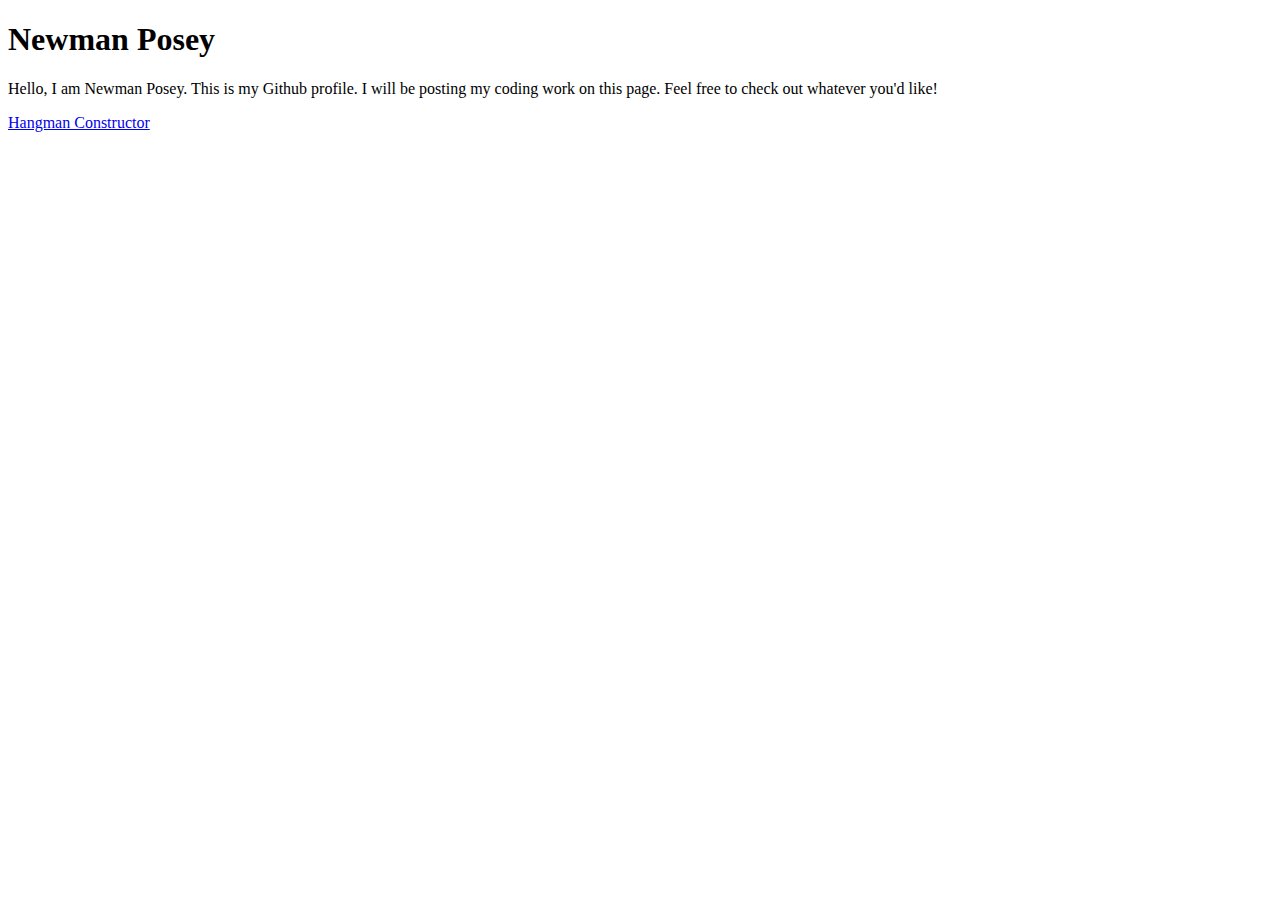
==== index.html @ f0828a18 "Update index.html" ====
<!DOCTYPE html>
<html>
<head>
	<title>Poseyd29</title>
</head>
<body>
	<header>
		<h1>Newman Posey</h1>
	</header>
	<section>

		<p>Hello, I am Newman Posey. This is my Github profile. I will be posting my coding work on this page. Feel free to check out whatever you'd like! </p>
		
	</section>	
			
	<section>
		
		<a href="https://github.com/Poseyd29/constructor-hangman">Hangman Constructor</a>	
		

	</section>
</body>
</html>
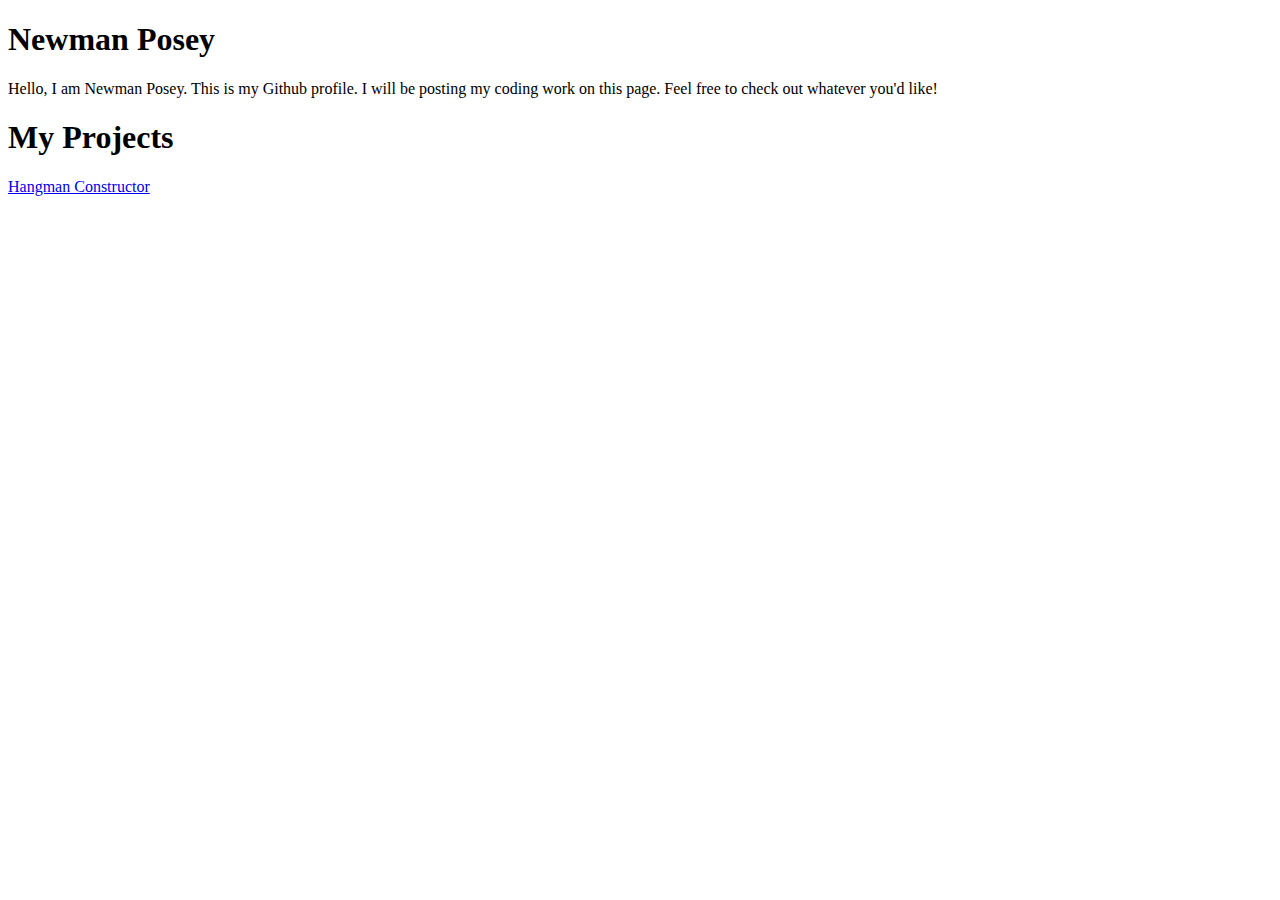
==== commit ae2e6d19: "Update index.html" ====
--- a/index.html
+++ b/index.html
@@ -15,6 +15,8 @@
 			
 	<section>
 		
+		<h1>My Projects</h1>
+		
 		<a href="https://github.com/Poseyd29/constructor-hangman">Hangman Constructor</a>	
 		
 
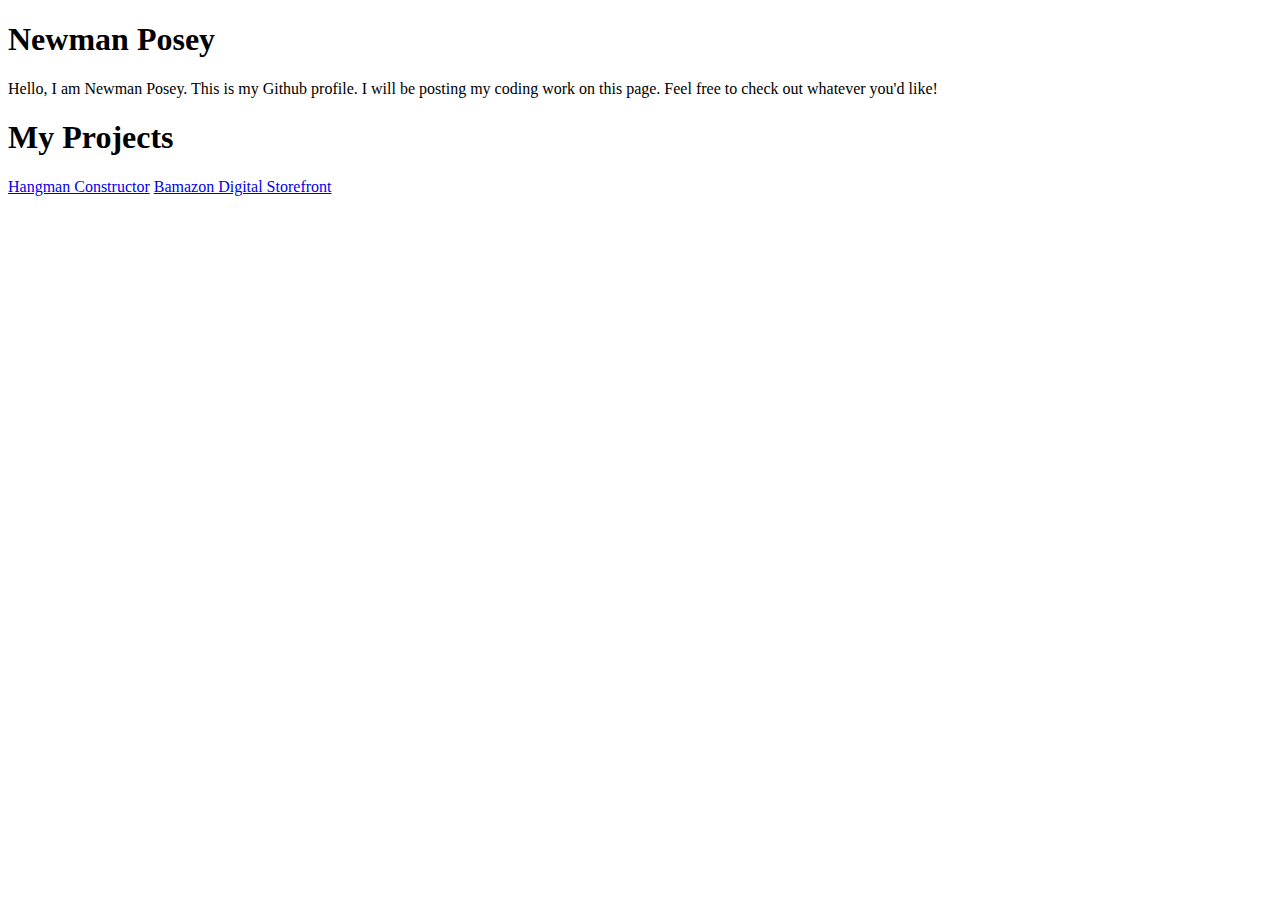
==== commit 7f591b33: "Update index.html" ====
--- a/index.html
+++ b/index.html
@@ -17,7 +17,8 @@
 		
 		<h1>My Projects</h1>
 		
-		<a href="https://github.com/Poseyd29/constructor-hangman">Hangman Constructor</a>	
+		<a href="https://github.com/Poseyd29/constructor-hangman">Hangman Constructor</a>
+		<a href="https://github.com/Poseyd29/Bamazon">Bamazon Digital Storefront</a>
 		
 
 	</section>
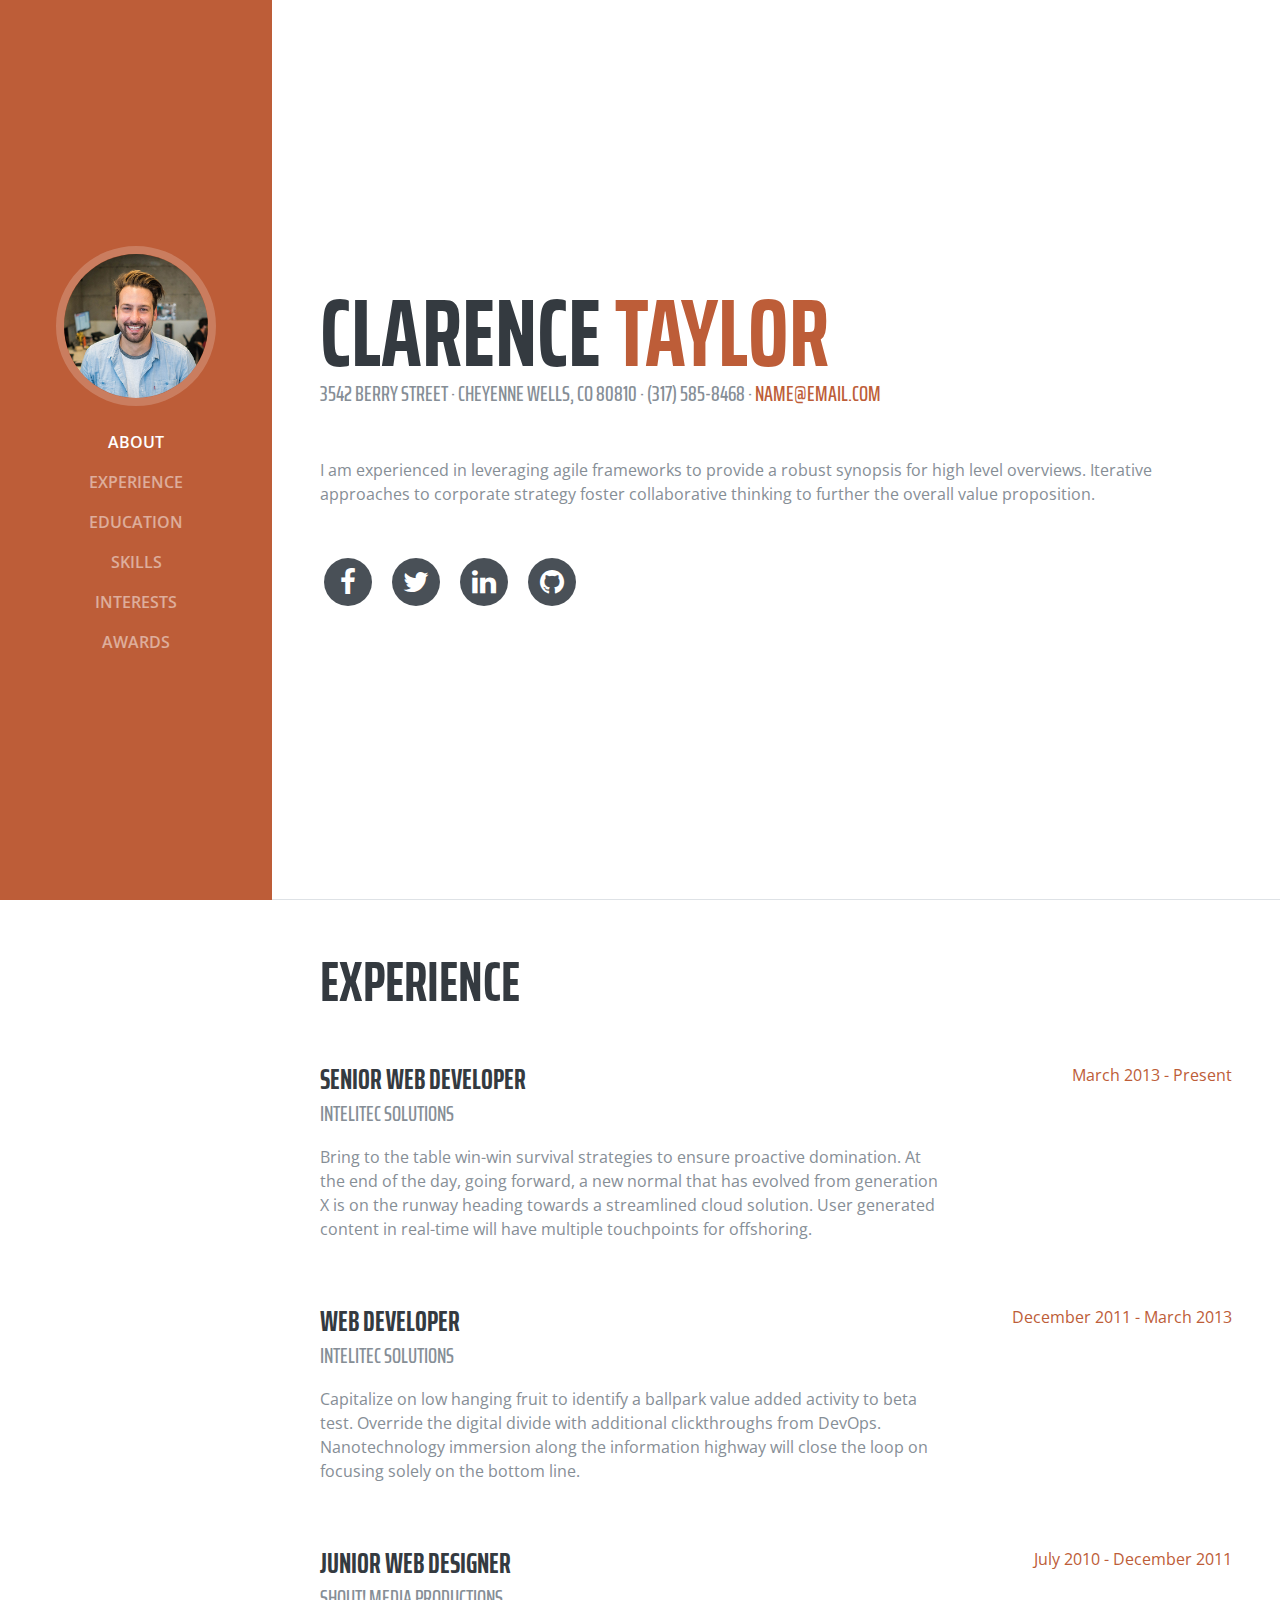
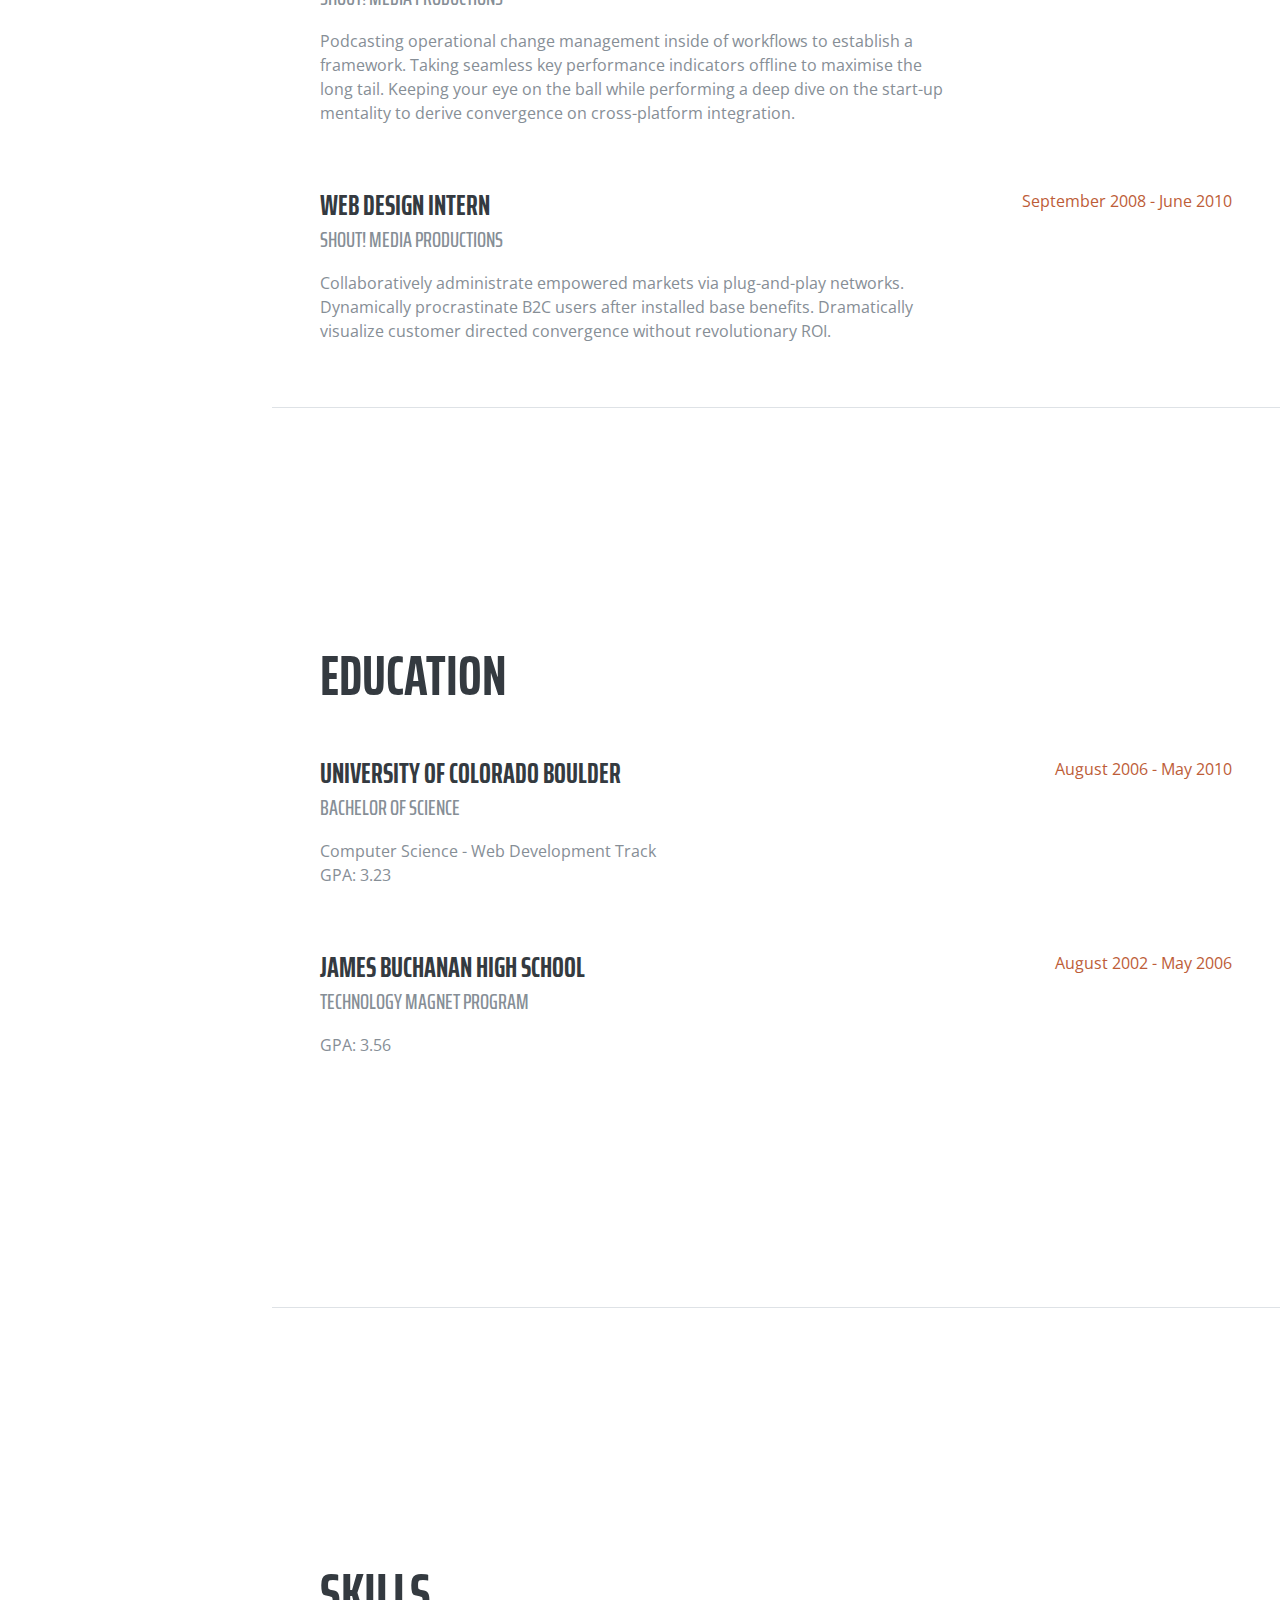
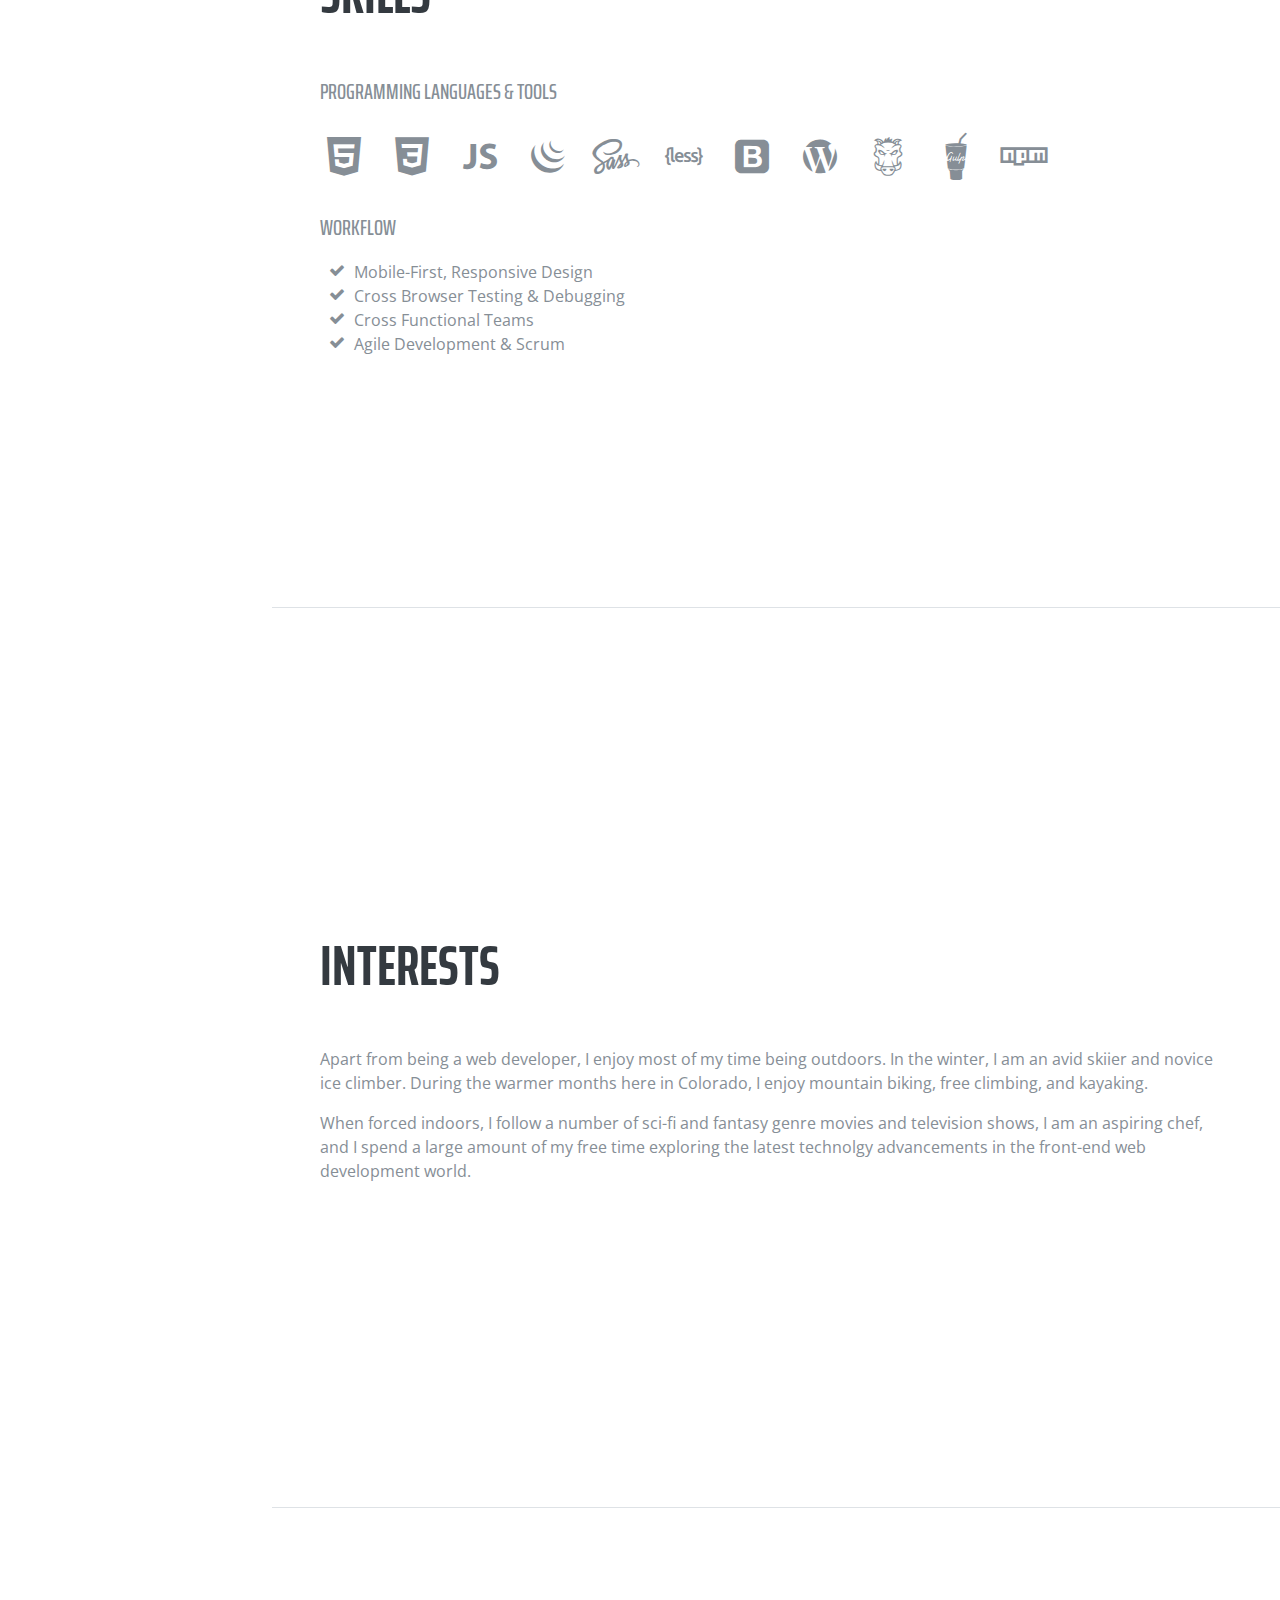
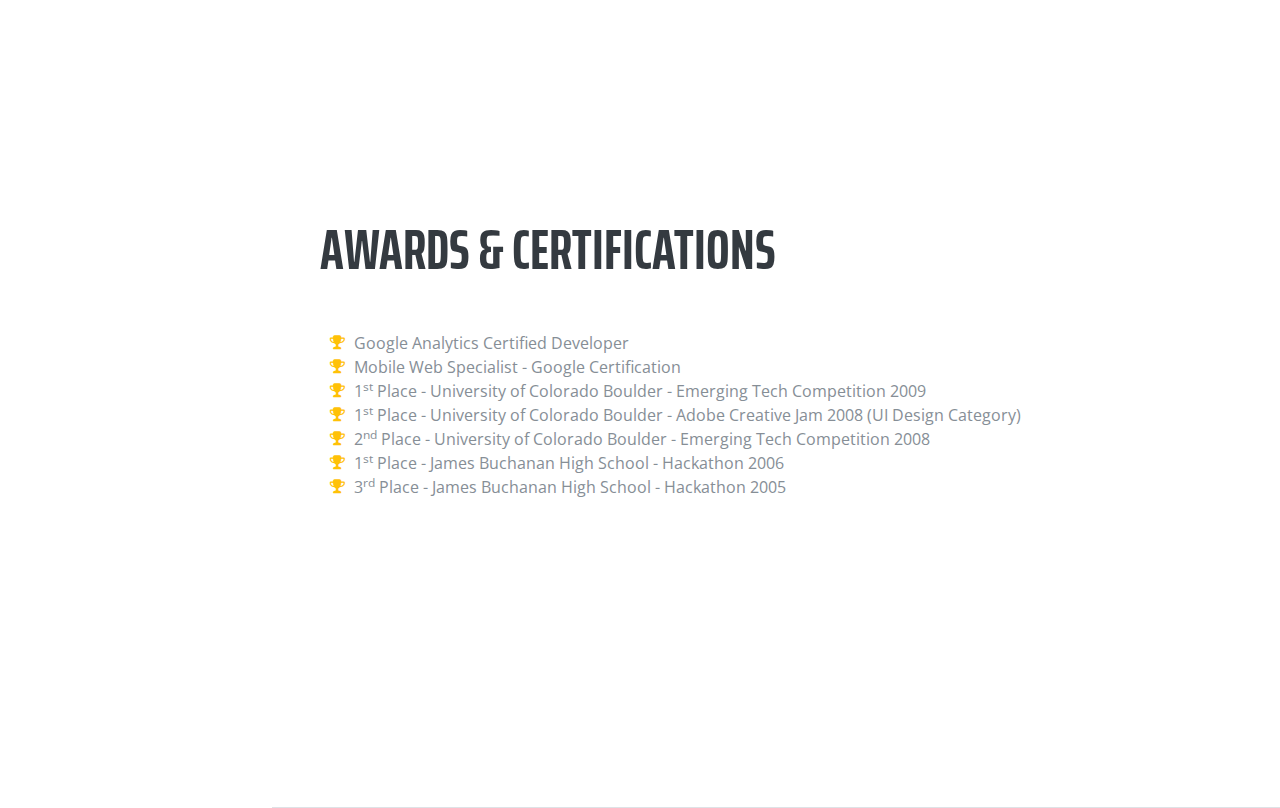
==== commit 5ad5af7e: "update july 6 2018" ====
--- a/index.html
+++ b/index.html
@@ -1,26 +1,310 @@
 <!DOCTYPE html>
-<html>
-<head>
-	<title>Poseyd29</title>
-</head>
-<body>
-	<header>
-		<h1>Newman Posey</h1>
-	</header>
-	<section>
-
-		<p>Hello, I am Newman Posey. This is my Github profile. I will be posting my coding work on this page. Feel free to check out whatever you'd like! </p>
-		
-	</section>	
-			
-	<section>
-		
-		<h1>My Projects</h1>
-		
-		<a href="https://github.com/Poseyd29/constructor-hangman">Hangman Constructor</a>
-		<a href="https://github.com/Poseyd29/Bamazon">Bamazon Digital Storefront</a>
-		
-
-	</section>
-</body>
+<html lang="en">
+
+  <head>
+
+    <meta charset="utf-8">
+    <meta name="viewport" content="width=device-width, initial-scale=1, shrink-to-fit=no">
+    <meta name="description" content="">
+    <meta name="author" content="">
+
+    <title>Resume - Start Bootstrap Theme</title>
+
+    <!-- Bootstrap core CSS -->
+    <link href="vendor/bootstrap/css/bootstrap.min.css" rel="stylesheet">
+
+    <!-- Custom fonts for this template -->
+    <link href="https://fonts.googleapis.com/css?family=Saira+Extra+Condensed:100,200,300,400,500,600,700,800,900" rel="stylesheet">
+    <link href="https://fonts.googleapis.com/css?family=Open+Sans:300,300i,400,400i,600,600i,700,700i,800,800i" rel="stylesheet">
+    <link href="vendor/font-awesome/css/font-awesome.min.css" rel="stylesheet">
+    <link href="vendor/devicons/css/devicons.min.css" rel="stylesheet">
+    <link href="vendor/simple-line-icons/css/simple-line-icons.css" rel="stylesheet">
+
+    <!-- Custom styles for this template -->
+    <link href="css/resume.min.css" rel="stylesheet">
+
+  </head>
+
+  <body id="page-top">
+
+    <nav class="navbar navbar-expand-lg navbar-dark bg-primary fixed-top" id="sideNav">
+      <a class="navbar-brand js-scroll-trigger" href="#page-top">
+        <span class="d-block d-lg-none">Start Bootstrap</span>
+        <span class="d-none d-lg-block">
+          <img class="img-fluid img-profile rounded-circle mx-auto mb-2" src="img/profile.jpg" alt="">
+        </span>
+      </a>
+      <button class="navbar-toggler" type="button" data-toggle="collapse" data-target="#navbarSupportedContent" aria-controls="navbarSupportedContent" aria-expanded="false" aria-label="Toggle navigation">
+        <span class="navbar-toggler-icon"></span>
+      </button>
+      <div class="collapse navbar-collapse" id="navbarSupportedContent">
+        <ul class="navbar-nav">
+          <li class="nav-item">
+            <a class="nav-link js-scroll-trigger" href="#about">About</a>
+          </li>
+          <li class="nav-item">
+            <a class="nav-link js-scroll-trigger" href="#experience">Experience</a>
+          </li>
+          <li class="nav-item">
+            <a class="nav-link js-scroll-trigger" href="#education">Education</a>
+          </li>
+          <li class="nav-item">
+            <a class="nav-link js-scroll-trigger" href="#skills">Skills</a>
+          </li>
+          <li class="nav-item">
+            <a class="nav-link js-scroll-trigger" href="#interests">Interests</a>
+          </li>
+          <li class="nav-item">
+            <a class="nav-link js-scroll-trigger" href="#awards">Awards</a>
+          </li>
+        </ul>
+      </div>
+    </nav>
+
+    <div class="container-fluid p-0">
+
+      <section class="resume-section p-3 p-lg-5 d-flex d-column" id="about">
+        <div class="my-auto">
+          <h1 class="mb-0">Clarence
+            <span class="text-primary">Taylor</span>
+          </h1>
+          <div class="subheading mb-5">3542 Berry Street · Cheyenne Wells, CO 80810 · (317) 585-8468 ·
+            <a href="mailto:name@email.com">name@email.com</a>
+          </div>
+          <p class="mb-5">I am experienced in leveraging agile frameworks to provide a robust synopsis for high level overviews. Iterative approaches to corporate strategy foster collaborative thinking to further the overall value proposition.</p>
+          <ul class="list-inline list-social-icons mb-0">
+            <li class="list-inline-item">
+              <a href="#">
+                <span class="fa-stack fa-lg">
+                  <i class="fa fa-circle fa-stack-2x"></i>
+                  <i class="fa fa-facebook fa-stack-1x fa-inverse"></i>
+                </span>
+              </a>
+            </li>
+            <li class="list-inline-item">
+              <a href="#">
+                <span class="fa-stack fa-lg">
+                  <i class="fa fa-circle fa-stack-2x"></i>
+                  <i class="fa fa-twitter fa-stack-1x fa-inverse"></i>
+                </span>
+              </a>
+            </li>
+            <li class="list-inline-item">
+              <a href="#">
+                <span class="fa-stack fa-lg">
+                  <i class="fa fa-circle fa-stack-2x"></i>
+                  <i class="fa fa-linkedin fa-stack-1x fa-inverse"></i>
+                </span>
+              </a>
+            </li>
+            <li class="list-inline-item">
+              <a href="#">
+                <span class="fa-stack fa-lg">
+                  <i class="fa fa-circle fa-stack-2x"></i>
+                  <i class="fa fa-github fa-stack-1x fa-inverse"></i>
+                </span>
+              </a>
+            </li>
+          </ul>
+        </div>
+      </section>
+
+      <section class="resume-section p-3 p-lg-5 d-flex flex-column" id="experience">
+        <div class="my-auto">
+          <h2 class="mb-5">Experience</h2>
+
+          <div class="resume-item d-flex flex-column flex-md-row mb-5">
+            <div class="resume-content mr-auto">
+              <h3 class="mb-0">Senior Web Developer</h3>
+              <div class="subheading mb-3">Intelitec Solutions</div>
+              <p>Bring to the table win-win survival strategies to ensure proactive domination. At the end of the day, going forward, a new normal that has evolved from generation X is on the runway heading towards a streamlined cloud solution. User generated content in real-time will have multiple touchpoints for offshoring.</p>
+            </div>
+            <div class="resume-date text-md-right">
+              <span class="text-primary">March 2013 - Present</span>
+            </div>
+          </div>
+
+          <div class="resume-item d-flex flex-column flex-md-row mb-5">
+            <div class="resume-content mr-auto">
+              <h3 class="mb-0">Web Developer</h3>
+              <div class="subheading mb-3">Intelitec Solutions</div>
+              <p>Capitalize on low hanging fruit to identify a ballpark value added activity to beta test. Override the digital divide with additional clickthroughs from DevOps. Nanotechnology immersion along the information highway will close the loop on focusing solely on the bottom line.</p>
+            </div>
+            <div class="resume-date text-md-right">
+              <span class="text-primary">December 2011 - March 2013</span>
+            </div>
+          </div>
+
+          <div class="resume-item d-flex flex-column flex-md-row mb-5">
+            <div class="resume-content mr-auto">
+              <h3 class="mb-0">Junior Web Designer</h3>
+              <div class="subheading mb-3">Shout! Media Productions</div>
+              <p>Podcasting operational change management inside of workflows to establish a framework. Taking seamless key performance indicators offline to maximise the long tail. Keeping your eye on the ball while performing a deep dive on the start-up mentality to derive convergence on cross-platform integration.</p>
+            </div>
+            <div class="resume-date text-md-right">
+              <span class="text-primary">July 2010 - December 2011</span>
+            </div>
+          </div>
+
+          <div class="resume-item d-flex flex-column flex-md-row">
+            <div class="resume-content mr-auto">
+              <h3 class="mb-0">Web Design Intern</h3>
+              <div class="subheading mb-3">Shout! Media Productions</div>
+              <p>Collaboratively administrate empowered markets via plug-and-play networks. Dynamically procrastinate B2C users after installed base benefits. Dramatically visualize customer directed convergence without revolutionary ROI.</p>
+            </div>
+            <div class="resume-date text-md-right">
+              <span class="text-primary">September 2008 - June 2010</span>
+            </div>
+          </div>
+
+        </div>
+
+      </section>
+
+      <section class="resume-section p-3 p-lg-5 d-flex flex-column" id="education">
+        <div class="my-auto">
+          <h2 class="mb-5">Education</h2>
+
+          <div class="resume-item d-flex flex-column flex-md-row mb-5">
+            <div class="resume-content mr-auto">
+              <h3 class="mb-0">University of Colorado Boulder</h3>
+              <div class="subheading mb-3">Bachelor of Science</div>
+              <div>Computer Science - Web Development Track</div>
+              <p>GPA: 3.23</p>
+            </div>
+            <div class="resume-date text-md-right">
+              <span class="text-primary">August 2006 - May 2010</span>
+            </div>
+          </div>
+
+          <div class="resume-item d-flex flex-column flex-md-row">
+            <div class="resume-content mr-auto">
+              <h3 class="mb-0">James Buchanan High School</h3>
+              <div class="subheading mb-3">Technology Magnet Program</div>
+              <p>GPA: 3.56</p>
+            </div>
+            <div class="resume-date text-md-right">
+              <span class="text-primary">August 2002 - May 2006</span>
+            </div>
+          </div>
+
+        </div>
+      </section>
+
+      <section class="resume-section p-3 p-lg-5 d-flex flex-column" id="skills">
+        <div class="my-auto">
+          <h2 class="mb-5">Skills</h2>
+
+          <div class="subheading mb-3">Programming Languages &amp; Tools</div>
+          <ul class="list-inline list-icons">
+            <li class="list-inline-item">
+              <i class="devicons devicons-html5"></i>
+            </li>
+            <li class="list-inline-item">
+              <i class="devicons devicons-css3"></i>
+            </li>
+            <li class="list-inline-item">
+              <i class="devicons devicons-javascript"></i>
+            </li>
+            <li class="list-inline-item">
+              <i class="devicons devicons-jquery"></i>
+            </li>
+            <li class="list-inline-item">
+              <i class="devicons devicons-sass"></i>
+            </li>
+            <li class="list-inline-item">
+              <i class="devicons devicons-less"></i>
+            </li>
+            <li class="list-inline-item">
+              <i class="devicons devicons-bootstrap"></i>
+            </li>
+            <li class="list-inline-item">
+              <i class="devicons devicons-wordpress"></i>
+            </li>
+            <li class="list-inline-item">
+              <i class="devicons devicons-grunt"></i>
+            </li>
+            <li class="list-inline-item">
+              <i class="devicons devicons-gulp"></i>
+            </li>
+            <li class="list-inline-item">
+              <i class="devicons devicons-npm"></i>
+            </li>
+          </ul>
+
+          <div class="subheading mb-3">Workflow</div>
+          <ul class="fa-ul mb-0">
+            <li>
+              <i class="fa-li fa fa-check"></i>
+              Mobile-First, Responsive Design</li>
+            <li>
+              <i class="fa-li fa fa-check"></i>
+              Cross Browser Testing &amp; Debugging</li>
+            <li>
+              <i class="fa-li fa fa-check"></i>
+              Cross Functional Teams</li>
+            <li>
+              <i class="fa-li fa fa-check"></i>
+              Agile Development &amp; Scrum</li>
+          </ul>
+        </div>
+      </section>
+
+      <section class="resume-section p-3 p-lg-5 d-flex flex-column" id="interests">
+        <div class="my-auto">
+          <h2 class="mb-5">Interests</h2>
+          <p>Apart from being a web developer, I enjoy most of my time being outdoors. In the winter, I am an avid skiier and novice ice climber. During the warmer months here in Colorado, I enjoy mountain biking, free climbing, and kayaking.</p>
+          <p class="mb-0">When forced indoors, I follow a number of sci-fi and fantasy genre movies and television shows, I am an aspiring chef, and I spend a large amount of my free time exploring the latest technolgy advancements in the front-end web development world.</p>
+        </div>
+      </section>
+
+      <section class="resume-section p-3 p-lg-5 d-flex flex-column" id="awards">
+        <div class="my-auto">
+          <h2 class="mb-5">Awards &amp; Certifications</h2>
+          <ul class="fa-ul mb-0">
+            <li>
+              <i class="fa-li fa fa-trophy text-warning"></i>
+              Google Analytics Certified Developer</li>
+            <li>
+              <i class="fa-li fa fa-trophy text-warning"></i>
+              Mobile Web Specialist - Google Certification</li>
+            <li>
+              <i class="fa-li fa fa-trophy text-warning"></i>
+              1<sup>st</sup>
+              Place - University of Colorado Boulder - Emerging Tech Competition 2009</li>
+            <li>
+              <i class="fa-li fa fa-trophy text-warning"></i>
+              1<sup>st</sup>
+              Place - University of Colorado Boulder - Adobe Creative Jam 2008 (UI Design Category)</li>
+            <li>
+              <i class="fa-li fa fa-trophy text-warning"></i>
+              2<sup>nd</sup>
+              Place - University of Colorado Boulder - Emerging Tech Competition 2008</li>
+            <li>
+            <li>
+              <i class="fa-li fa fa-trophy text-warning"></i>
+              1<sup>st</sup>
+              Place - James Buchanan High School - Hackathon 2006</li>
+            <li>
+              <i class="fa-li fa fa-trophy text-warning"></i>
+              3<sup>rd</sup>
+              Place - James Buchanan High School - Hackathon 2005</li>
+          </ul>
+        </div>
+      </section>
+
+    </div>
+
+    <!-- Bootstrap core JavaScript -->
+    <script src="vendor/jquery/jquery.min.js"></script>
+    <script src="vendor/bootstrap/js/bootstrap.bundle.min.js"></script>
+
+    <!-- Plugin JavaScript -->
+    <script src="vendor/jquery-easing/jquery.easing.min.js"></script>
+
+    <!-- Custom scripts for this template -->
+    <script src="js/resume.min.js"></script>
+
+  </body>
+
 </html>
--- a/vendor/devicons/css/devicons.min.css
+++ b/vendor/devicons/css/devicons.min.css
@@ -0,0 +1,4 @@
+/*!
+ *  Devicons 1.8.0 made by Theodore Vorillas / http://vorillaz.com 
+ */
+@font-face{font-family:devicons;src:url(../fonts/devicons.eot?xqxft6);src:url(../fonts/devicons.eot?#iefixxqxft6) format("embedded-opentype"),url(../fonts/devicons.woff?xqxft6) format("woff"),url(../fonts/devicons.ttf?xqxft6) format("truetype"),url(../fonts/devicons.svg?xqxft6#devicons) format("svg");font-weight:400;font-style:normal}.devicons{font-family:devicons;speak:none;font-style:normal;font-weight:400;font-variant:normal;text-transform:none;line-height:1;-webkit-font-smoothing:antialiased;-moz-osx-font-smoothing:grayscale}.devicons-git:before{content:"\e602"}.devicons-git_compare:before{content:"\e628"}.devicons-git_branch:before{content:"\e625"}.devicons-git_commit:before{content:"\e629"}.devicons-git_pull_request:before{content:"\e626"}.devicons-git_merge:before{content:"\e627"}.devicons-bitbucket:before{content:"\e603"}.devicons-github_alt:before{content:"\e608"}.devicons-github_badge:before{content:"\e609"}.devicons-github:before{content:"\e60a"}.devicons-github_full:before{content:"\e617"}.devicons-java:before{content:"\e638"}.devicons-ruby:before{content:"\e639"}.devicons-scala:before{content:"\e637"}.devicons-python:before{content:"\e63c"}.devicons-go:before{content:"\e624"}.devicons-ruby_on_rails:before{content:"\e63b"}.devicons-django:before{content:"\e61d"}.devicons-markdown:before{content:"\e63e"}.devicons-php:before{content:"\e63d"}.devicons-mysql:before{content:"\e604"}.devicons-streamline:before{content:"\e605"}.devicons-database:before{content:"\e606"}.devicons-laravel:before{content:"\e63f"}.devicons-javascript:before{content:"\e64e"}.devicons-angular:before{content:"\e653"}.devicons-backbone:before{content:"\e652"}.devicons-coffeescript:before{content:"\e651"}.devicons-jquery:before{content:"\e650"}.devicons-modernizr:before{content:"\e620"}.devicons-jquery_ui:before{content:"\e654"}.devicons-ember:before{content:"\e61b"}.devicons-dojo:before{content:"\e61c"}.devicons-nodejs:before{content:"\e619"}.devicons-nodejs_small:before{content:"\e618"}.devicons-javascript_shield:before{content:"\e64f"}.devicons-bootstrap:before{content:"\e647"}.devicons-sass:before{content:"\e64b"}.devicons-css3_full:before{content:"\e64a"}.devicons-css3:before{content:"\e649"}.devicons-html5:before{content:"\e636"}.devicons-html5_multimedia:before{content:"\e632"}.devicons-html5_device_access:before{content:"\e633"}.devicons-html5_3d_effects:before{content:"\e635"}.devicons-html5_connectivity:before{content:"\e634"}.devicons-ghost_small:before{content:"\e614"}.devicons-ghost:before{content:"\e61f"}.devicons-magento:before{content:"\e640"}.devicons-joomla:before{content:"\e641"}.devicons-jekyll_small:before{content:"\e60d"}.devicons-drupal:before{content:"\e642"}.devicons-wordpress:before{content:"\e60b"}.devicons-grunt:before{content:"\e64c"}.devicons-bower:before{content:"\e64d"}.devicons-npm:before{content:"\e61e"}.devicons-yahoo_small:before{content:"\e62b"}.devicons-yahoo:before{content:"\e615"}.devicons-bing_small:before{content:"\e600"}.devicons-windows:before{content:"\e60f"}.devicons-linux:before{content:"\e612"}.devicons-ubuntu:before{content:"\e63a"}.devicons-android:before{content:"\e60e"}.devicons-apple:before{content:"\e611"}.devicons-appstore:before{content:"\e613"}.devicons-phonegap:before{content:"\e630"}.devicons-blackberry:before{content:"\e623"}.devicons-stackoverflow:before{content:"\e610"}.devicons-techcrunch:before{content:"\e62c"}.devicons-codrops:before{content:"\e62f"}.devicons-css_tricks:before{content:"\e601"}.devicons-smashing_magazine:before{content:"\e62d"}.devicons-netmagazine:before{content:"\e62e"}.devicons-codepen:before{content:"\e616"}.devicons-cssdeck:before{content:"\e62a"}.devicons-hackernews:before{content:"\e61a"}.devicons-dropbox:before{content:"\e607"}.devicons-google_drive:before{content:"\e631"}.devicons-visualstudio:before{content:"\e60c"}.devicons-unity_small:before{content:"\e621"}.devicons-raspberry_pi:before{content:"\e622"}.devicons-chrome:before{content:"\e643"}.devicons-ie:before{content:"\e644"}.devicons-firefox:before{content:"\e645"}.devicons-opera:before{content:"\e646"}.devicons-safari:before{content:"\e648"}.devicons-swift:before{content:"\e655"}.devicons-symfony:before{content:"\e656"}.devicons-symfony_badge:before{content:"\e657"}.devicons-less:before{content:"\e658"}.devicons-stylus:before{content:"\e659"}.devicons-trello:before{content:"\e65a"}.devicons-atlassian:before{content:"\e65b"}.devicons-jira:before{content:"\e65c"}.devicons-envato:before{content:"\e65d"}.devicons-snap_svg:before{content:"\e65e"}.devicons-raphael:before{content:"\e65f"}.devicons-google_analytics:before{content:"\e660"}.devicons-compass:before{content:"\e661"}.devicons-onedrive:before{content:"\e662"}.devicons-gulp:before{content:"\e663"}.devicons-atom:before{content:"\e664"}.devicons-cisco:before{content:"\e665"}.devicons-nancy:before{content:"\e666"}.devicons-clojure:before{content:"\e668"}.devicons-clojure_alt:before{content:"\e66a"}.devicons-perl:before{content:"\e669"}.devicons-celluloid:before{content:"\e66b"}.devicons-w3c:before{content:"\e66c"}.devicons-redis:before{content:"\e66d"}.devicons-postgresql:before{content:"\e66e"}.devicons-webplatform:before{content:"\e66f"}.devicons-jenkins:before{content:"\e667"}.devicons-requirejs:before{content:"\e670"}.devicons-opensource:before{content:"\e671"}.devicons-typo3:before{content:"\e672"}.devicons-uikit:before{content:"\e673"}.devicons-doctrine:before{content:"\e674"}.devicons-groovy:before{content:"\e675"}.devicons-nginx:before{content:"\e676"}.devicons-haskell:before{content:"\e677"}.devicons-zend:before{content:"\e678"}.devicons-gnu:before{content:"\e679"}.devicons-yeoman:before{content:"\e67a"}.devicons-heroku:before{content:"\e67b"}.devicons-debian:before{content:"\e67d"}.devicons-travis:before{content:"\e67e"}.devicons-dotnet:before{content:"\e67f"}.devicons-codeigniter:before{content:"\e680"}.devicons-javascript_badge:before{content:"\e681"}.devicons-yii:before{content:"\e682"}.devicons-msql_server:before{content:"\e67c"}.devicons-composer:before{content:"\e683"}.devicons-krakenjs_badge:before{content:"\e684"}.devicons-krakenjs:before{content:"\e685"}.devicons-mozilla:before{content:"\e686"}.devicons-firebase:before{content:"\e687"}.devicons-sizzlejs:before{content:"\e688"}.devicons-creativecommons:before{content:"\e689"}.devicons-creativecommons_badge:before{content:"\e68a"}.devicons-mitlicence:before{content:"\e68b"}.devicons-senchatouch:before{content:"\e68c"}.devicons-bugsense:before{content:"\e68d"}.devicons-extjs:before{content:"\e68e"}.devicons-mootools_badge:before{content:"\e68f"}.devicons-mootools:before{content:"\e690"}.devicons-ruby_rough:before{content:"\e691"}.devicons-komodo:before{content:"\e692"}.devicons-coda:before{content:"\e693"}.devicons-bintray:before{content:"\e694"}.devicons-terminal:before{content:"\e695"}.devicons-code:before{content:"\e696"}.devicons-responsive:before{content:"\e697"}.devicons-dart:before{content:"\e698"}.devicons-aptana:before{content:"\e699"}.devicons-mailchimp:before{content:"\e69a"}.devicons-netbeans:before{content:"\e69b"}.devicons-dreamweaver:before{content:"\e69c"}.devicons-brackets:before{content:"\e69d"}.devicons-eclipse:before{content:"\e69e"}.devicons-cloud9:before{content:"\e69f"}.devicons-scrum:before{content:"\e6a0"}.devicons-prolog:before{content:"\e6a1"}.devicons-terminal_badge:before{content:"\e6a2"}.devicons-code_badge:before{content:"\e6a3"}.devicons-mongodb:before{content:"\e6a4"}.devicons-meteor:before{content:"\e6a5"}.devicons-meteorfull:before{content:"\e6a6"}.devicons-fsharp:before{content:"\e6a7"}.devicons-rust:before{content:"\e6a8"}.devicons-ionic:before{content:"\e6a9"}.devicons-sublime:before{content:"\e6aa"}.devicons-appcelerator:before{content:"\e6ab"}.devicons-asterisk:before{content:"\e6ac"}.devicons-aws:before{content:"\e6ad"}.devicons-digital-ocean:before{content:"\e6ae"}.devicons-dlang:before{content:"\e6af"}.devicons-docker:before{content:"\e6b0"}.devicons-erlang:before{content:"\e6b1"}.devicons-google-cloud-platform:before{content:"\e6b2"}.devicons-grails:before{content:"\e6b3"}.devicons-illustrator:before{content:"\e6b4"}.devicons-intellij:before{content:"\e6b5"}.devicons-materializecss:before{content:"\e6b6"}.devicons-openshift:before{content:"\e6b7"}.devicons-photoshop:before{content:"\e6b8"}.devicons-rackspace:before{content:"\e6b9"}.devicons-react:before{content:"\e6ba"}.devicons-redhat:before{content:"\e6bb"}.devicons-scriptcs:before{content:"\e6bc"}.devicons-sqllite:before{content:"\e6c4"}.devicons-vim:before{content:"\e6c5"}--- a/vendor/simple-line-icons/css/simple-line-icons.css
+++ b/vendor/simple-line-icons/css/simple-line-icons.css
@@ -0,0 +1,778 @@
+@font-face {
+  font-family: 'simple-line-icons';
+  src: url('../fonts/Simple-Line-Icons.eot?v=2.4.0');
+  src: url('../fonts/Simple-Line-Icons.eot?v=2.4.0#iefix') format('embedded-opentype'), url('../fonts/Simple-Line-Icons.woff2?v=2.4.0') format('woff2'), url('../fonts/Simple-Line-Icons.ttf?v=2.4.0') format('truetype'), url('../fonts/Simple-Line-Icons.woff?v=2.4.0') format('woff'), url('../fonts/Simple-Line-Icons.svg?v=2.4.0#simple-line-icons') format('svg');
+  font-weight: normal;
+  font-style: normal;
+}
+/*
+ Use the following CSS code if you want to have a class per icon.
+ Instead of a list of all class selectors, you can use the generic [class*="icon-"] selector, but it's slower:
+*/
+.icon-user,
+.icon-people,
+.icon-user-female,
+.icon-user-follow,
+.icon-user-following,
+.icon-user-unfollow,
+.icon-login,
+.icon-logout,
+.icon-emotsmile,
+.icon-phone,
+.icon-call-end,
+.icon-call-in,
+.icon-call-out,
+.icon-map,
+.icon-location-pin,
+.icon-direction,
+.icon-directions,
+.icon-compass,
+.icon-layers,
+.icon-menu,
+.icon-list,
+.icon-options-vertical,
+.icon-options,
+.icon-arrow-down,
+.icon-arrow-left,
+.icon-arrow-right,
+.icon-arrow-up,
+.icon-arrow-up-circle,
+.icon-arrow-left-circle,
+.icon-arrow-right-circle,
+.icon-arrow-down-circle,
+.icon-check,
+.icon-clock,
+.icon-plus,
+.icon-minus,
+.icon-close,
+.icon-event,
+.icon-exclamation,
+.icon-organization,
+.icon-trophy,
+.icon-screen-smartphone,
+.icon-screen-desktop,
+.icon-plane,
+.icon-notebook,
+.icon-mustache,
+.icon-mouse,
+.icon-magnet,
+.icon-energy,
+.icon-disc,
+.icon-cursor,
+.icon-cursor-move,
+.icon-crop,
+.icon-chemistry,
+.icon-speedometer,
+.icon-shield,
+.icon-screen-tablet,
+.icon-magic-wand,
+.icon-hourglass,
+.icon-graduation,
+.icon-ghost,
+.icon-game-controller,
+.icon-fire,
+.icon-eyeglass,
+.icon-envelope-open,
+.icon-envelope-letter,
+.icon-bell,
+.icon-badge,
+.icon-anchor,
+.icon-wallet,
+.icon-vector,
+.icon-speech,
+.icon-puzzle,
+.icon-printer,
+.icon-present,
+.icon-playlist,
+.icon-pin,
+.icon-picture,
+.icon-handbag,
+.icon-globe-alt,
+.icon-globe,
+.icon-folder-alt,
+.icon-folder,
+.icon-film,
+.icon-feed,
+.icon-drop,
+.icon-drawer,
+.icon-docs,
+.icon-doc,
+.icon-diamond,
+.icon-cup,
+.icon-calculator,
+.icon-bubbles,
+.icon-briefcase,
+.icon-book-open,
+.icon-basket-loaded,
+.icon-basket,
+.icon-bag,
+.icon-action-undo,
+.icon-action-redo,
+.icon-wrench,
+.icon-umbrella,
+.icon-trash,
+.icon-tag,
+.icon-support,
+.icon-frame,
+.icon-size-fullscreen,
+.icon-size-actual,
+.icon-shuffle,
+.icon-share-alt,
+.icon-share,
+.icon-rocket,
+.icon-question,
+.icon-pie-chart,
+.icon-pencil,
+.icon-note,
+.icon-loop,
+.icon-home,
+.icon-grid,
+.icon-graph,
+.icon-microphone,
+.icon-music-tone-alt,
+.icon-music-tone,
+.icon-earphones-alt,
+.icon-earphones,
+.icon-equalizer,
+.icon-like,
+.icon-dislike,
+.icon-control-start,
+.icon-control-rewind,
+.icon-control-play,
+.icon-control-pause,
+.icon-control-forward,
+.icon-control-end,
+.icon-volume-1,
+.icon-volume-2,
+.icon-volume-off,
+.icon-calendar,
+.icon-bulb,
+.icon-chart,
+.icon-ban,
+.icon-bubble,
+.icon-camrecorder,
+.icon-camera,
+.icon-cloud-download,
+.icon-cloud-upload,
+.icon-envelope,
+.icon-eye,
+.icon-flag,
+.icon-heart,
+.icon-info,
+.icon-key,
+.icon-link,
+.icon-lock,
+.icon-lock-open,
+.icon-magnifier,
+.icon-magnifier-add,
+.icon-magnifier-remove,
+.icon-paper-clip,
+.icon-paper-plane,
+.icon-power,
+.icon-refresh,
+.icon-reload,
+.icon-settings,
+.icon-star,
+.icon-symbol-female,
+.icon-symbol-male,
+.icon-target,
+.icon-credit-card,
+.icon-paypal,
+.icon-social-tumblr,
+.icon-social-twitter,
+.icon-social-facebook,
+.icon-social-instagram,
+.icon-social-linkedin,
+.icon-social-pinterest,
+.icon-social-github,
+.icon-social-google,
+.icon-social-reddit,
+.icon-social-skype,
+.icon-social-dribbble,
+.icon-social-behance,
+.icon-social-foursqare,
+.icon-social-soundcloud,
+.icon-social-spotify,
+.icon-social-stumbleupon,
+.icon-social-youtube,
+.icon-social-dropbox,
+.icon-social-vkontakte,
+.icon-social-steam {
+  font-family: 'simple-line-icons';
+  speak: none;
+  font-style: normal;
+  font-weight: normal;
+  font-variant: normal;
+  text-transform: none;
+  line-height: 1;
+  /* Better Font Rendering =========== */
+  -webkit-font-smoothing: antialiased;
+  -moz-osx-font-smoothing: grayscale;
+}
+.icon-user:before {
+  content: "\e005";
+}
+.icon-people:before {
+  content: "\e001";
+}
+.icon-user-female:before {
+  content: "\e000";
+}
+.icon-user-follow:before {
+  content: "\e002";
+}
+.icon-user-following:before {
+  content: "\e003";
+}
+.icon-user-unfollow:before {
+  content: "\e004";
+}
+.icon-login:before {
+  content: "\e066";
+}
+.icon-logout:before {
+  content: "\e065";
+}
+.icon-emotsmile:before {
+  content: "\e021";
+}
+.icon-phone:before {
+  content: "\e600";
+}
+.icon-call-end:before {
+  content: "\e048";
+}
+.icon-call-in:before {
+  content: "\e047";
+}
+.icon-call-out:before {
+  content: "\e046";
+}
+.icon-map:before {
+  content: "\e033";
+}
+.icon-location-pin:before {
+  content: "\e096";
+}
+.icon-direction:before {
+  content: "\e042";
+}
+.icon-directions:before {
+  content: "\e041";
+}
+.icon-compass:before {
+  content: "\e045";
+}
+.icon-layers:before {
+  content: "\e034";
+}
+.icon-menu:before {
+  content: "\e601";
+}
+.icon-list:before {
+  content: "\e067";
+}
+.icon-options-vertical:before {
+  content: "\e602";
+}
+.icon-options:before {
+  content: "\e603";
+}
+.icon-arrow-down:before {
+  content: "\e604";
+}
+.icon-arrow-left:before {
+  content: "\e605";
+}
+.icon-arrow-right:before {
+  content: "\e606";
+}
+.icon-arrow-up:before {
+  content: "\e607";
+}
+.icon-arrow-up-circle:before {
+  content: "\e078";
+}
+.icon-arrow-left-circle:before {
+  content: "\e07a";
+}
+.icon-arrow-right-circle:before {
+  content: "\e079";
+}
+.icon-arrow-down-circle:before {
+  content: "\e07b";
+}
+.icon-check:before {
+  content: "\e080";
+}
+.icon-clock:before {
+  content: "\e081";
+}
+.icon-plus:before {
+  content: "\e095";
+}
+.icon-minus:before {
+  content: "\e615";
+}
+.icon-close:before {
+  content: "\e082";
+}
+.icon-event:before {
+  content: "\e619";
+}
+.icon-exclamation:before {
+  content: "\e617";
+}
+.icon-organization:before {
+  content: "\e616";
+}
+.icon-trophy:before {
+  content: "\e006";
+}
+.icon-screen-smartphone:before {
+  content: "\e010";
+}
+.icon-screen-desktop:before {
+  content: "\e011";
+}
+.icon-plane:before {
+  content: "\e012";
+}
+.icon-notebook:before {
+  content: "\e013";
+}
+.icon-mustache:before {
+  content: "\e014";
+}
+.icon-mouse:before {
+  content: "\e015";
+}
+.icon-magnet:before {
+  content: "\e016";
+}
+.icon-energy:before {
+  content: "\e020";
+}
+.icon-disc:before {
+  content: "\e022";
+}
+.icon-cursor:before {
+  content: "\e06e";
+}
+.icon-cursor-move:before {
+  content: "\e023";
+}
+.icon-crop:before {
+  content: "\e024";
+}
+.icon-chemistry:before {
+  content: "\e026";
+}
+.icon-speedometer:before {
+  content: "\e007";
+}
+.icon-shield:before {
+  content: "\e00e";
+}
+.icon-screen-tablet:before {
+  content: "\e00f";
+}
+.icon-magic-wand:before {
+  content: "\e017";
+}
+.icon-hourglass:before {
+  content: "\e018";
+}
+.icon-graduation:before {
+  content: "\e019";
+}
+.icon-ghost:before {
+  content: "\e01a";
+}
+.icon-game-controller:before {
+  content: "\e01b";
+}
+.icon-fire:before {
+  content: "\e01c";
+}
+.icon-eyeglass:before {
+  content: "\e01d";
+}
+.icon-envelope-open:before {
+  content: "\e01e";
+}
+.icon-envelope-letter:before {
+  content: "\e01f";
+}
+.icon-bell:before {
+  content: "\e027";
+}
+.icon-badge:before {
+  content: "\e028";
+}
+.icon-anchor:before {
+  content: "\e029";
+}
+.icon-wallet:before {
+  content: "\e02a";
+}
+.icon-vector:before {
+  content: "\e02b";
+}
+.icon-speech:before {
+  content: "\e02c";
+}
+.icon-puzzle:before {
+  content: "\e02d";
+}
+.icon-printer:before {
+  content: "\e02e";
+}
+.icon-present:before {
+  content: "\e02f";
+}
+.icon-playlist:before {
+  content: "\e030";
+}
+.icon-pin:before {
+  content: "\e031";
+}
+.icon-picture:before {
+  content: "\e032";
+}
+.icon-handbag:before {
+  content: "\e035";
+}
+.icon-globe-alt:before {
+  content: "\e036";
+}
+.icon-globe:before {
+  content: "\e037";
+}
+.icon-folder-alt:before {
+  content: "\e039";
+}
+.icon-folder:before {
+  content: "\e089";
+}
+.icon-film:before {
+  content: "\e03a";
+}
+.icon-feed:before {
+  content: "\e03b";
+}
+.icon-drop:before {
+  content: "\e03e";
+}
+.icon-drawer:before {
+  content: "\e03f";
+}
+.icon-docs:before {
+  content: "\e040";
+}
+.icon-doc:before {
+  content: "\e085";
+}
+.icon-diamond:before {
+  content: "\e043";
+}
+.icon-cup:before {
+  content: "\e044";
+}
+.icon-calculator:before {
+  content: "\e049";
+}
+.icon-bubbles:before {
+  content: "\e04a";
+}
+.icon-briefcase:before {
+  content: "\e04b";
+}
+.icon-book-open:before {
+  content: "\e04c";
+}
+.icon-basket-loaded:before {
+  content: "\e04d";
+}
+.icon-basket:before {
+  content: "\e04e";
+}
+.icon-bag:before {
+  content: "\e04f";
+}
+.icon-action-undo:before {
+  content: "\e050";
+}
+.icon-action-redo:before {
+  content: "\e051";
+}
+.icon-wrench:before {
+  content: "\e052";
+}
+.icon-umbrella:before {
+  content: "\e053";
+}
+.icon-trash:before {
+  content: "\e054";
+}
+.icon-tag:before {
+  content: "\e055";
+}
+.icon-support:before {
+  content: "\e056";
+}
+.icon-frame:before {
+  content: "\e038";
+}
+.icon-size-fullscreen:before {
+  content: "\e057";
+}
+.icon-size-actual:before {
+  content: "\e058";
+}
+.icon-shuffle:before {
+  content: "\e059";
+}
+.icon-share-alt:before {
+  content: "\e05a";
+}
+.icon-share:before {
+  content: "\e05b";
+}
+.icon-rocket:before {
+  content: "\e05c";
+}
+.icon-question:before {
+  content: "\e05d";
+}
+.icon-pie-chart:before {
+  content: "\e05e";
+}
+.icon-pencil:before {
+  content: "\e05f";
+}
+.icon-note:before {
+  content: "\e060";
+}
+.icon-loop:before {
+  content: "\e064";
+}
+.icon-home:before {
+  content: "\e069";
+}
+.icon-grid:before {
+  content: "\e06a";
+}
+.icon-graph:before {
+  content: "\e06b";
+}
+.icon-microphone:before {
+  content: "\e063";
+}
+.icon-music-tone-alt:before {
+  content: "\e061";
+}
+.icon-music-tone:before {
+  content: "\e062";
+}
+.icon-earphones-alt:before {
+  content: "\e03c";
+}
+.icon-earphones:before {
+  content: "\e03d";
+}
+.icon-equalizer:before {
+  content: "\e06c";
+}
+.icon-like:before {
+  content: "\e068";
+}
+.icon-dislike:before {
+  content: "\e06d";
+}
+.icon-control-start:before {
+  content: "\e06f";
+}
+.icon-control-rewind:before {
+  content: "\e070";
+}
+.icon-control-play:before {
+  content: "\e071";
+}
+.icon-control-pause:before {
+  content: "\e072";
+}
+.icon-control-forward:before {
+  content: "\e073";
+}
+.icon-control-end:before {
+  content: "\e074";
+}
+.icon-volume-1:before {
+  content: "\e09f";
+}
+.icon-volume-2:before {
+  content: "\e0a0";
+}
+.icon-volume-off:before {
+  content: "\e0a1";
+}
+.icon-calendar:before {
+  content: "\e075";
+}
+.icon-bulb:before {
+  content: "\e076";
+}
+.icon-chart:before {
+  content: "\e077";
+}
+.icon-ban:before {
+  content: "\e07c";
+}
+.icon-bubble:before {
+  content: "\e07d";
+}
+.icon-camrecorder:before {
+  content: "\e07e";
+}
+.icon-camera:before {
+  content: "\e07f";
+}
+.icon-cloud-download:before {
+  content: "\e083";
+}
+.icon-cloud-upload:before {
+  content: "\e084";
+}
+.icon-envelope:before {
+  content: "\e086";
+}
+.icon-eye:before {
+  content: "\e087";
+}
+.icon-flag:before {
+  content: "\e088";
+}
+.icon-heart:before {
+  content: "\e08a";
+}
+.icon-info:before {
+  content: "\e08b";
+}
+.icon-key:before {
+  content: "\e08c";
+}
+.icon-link:before {
+  content: "\e08d";
+}
+.icon-lock:before {
+  content: "\e08e";
+}
+.icon-lock-open:before {
+  content: "\e08f";
+}
+.icon-magnifier:before {
+  content: "\e090";
+}
+.icon-magnifier-add:before {
+  content: "\e091";
+}
+.icon-magnifier-remove:before {
+  content: "\e092";
+}
+.icon-paper-clip:before {
+  content: "\e093";
+}
+.icon-paper-plane:before {
+  content: "\e094";
+}
+.icon-power:before {
+  content: "\e097";
+}
+.icon-refresh:before {
+  content: "\e098";
+}
+.icon-reload:before {
+  content: "\e099";
+}
+.icon-settings:before {
+  content: "\e09a";
+}
+.icon-star:before {
+  content: "\e09b";
+}
+.icon-symbol-female:before {
+  content: "\e09c";
+}
+.icon-symbol-male:before {
+  content: "\e09d";
+}
+.icon-target:before {
+  content: "\e09e";
+}
+.icon-credit-card:before {
+  content: "\e025";
+}
+.icon-paypal:before {
+  content: "\e608";
+}
+.icon-social-tumblr:before {
+  content: "\e00a";
+}
+.icon-social-twitter:before {
+  content: "\e009";
+}
+.icon-social-facebook:before {
+  content: "\e00b";
+}
+.icon-social-instagram:before {
+  content: "\e609";
+}
+.icon-social-linkedin:before {
+  content: "\e60a";
+}
+.icon-social-pinterest:before {
+  content: "\e60b";
+}
+.icon-social-github:before {
+  content: "\e60c";
+}
+.icon-social-google:before {
+  content: "\e60d";
+}
+.icon-social-reddit:before {
+  content: "\e60e";
+}
+.icon-social-skype:before {
+  content: "\e60f";
+}
+.icon-social-dribbble:before {
+  content: "\e00d";
+}
+.icon-social-behance:before {
+  content: "\e610";
+}
+.icon-social-foursqare:before {
+  content: "\e611";
+}
+.icon-social-soundcloud:before {
+  content: "\e612";
+}
+.icon-social-spotify:before {
+  content: "\e613";
+}
+.icon-social-stumbleupon:before {
+  content: "\e614";
+}
+.icon-social-youtube:before {
+  content: "\e008";
+}
+.icon-social-dropbox:before {
+  content: "\e00c";
+}
+.icon-social-vkontakte:before {
+  content: "\e618";
+}
+.icon-social-steam:before {
+  content: "\e620";
+}
--- a/css/resume.min.css
+++ b/css/resume.min.css
@@ -0,0 +1 @@
+body{font-family:'Open Sans',serif;padding-top:54px;color:#868e96}@media (min-width:992px){body{padding-top:0;padding-left:17rem}}h1,h2,h3,h4,h5,h6{font-family:'Saira Extra Condensed',serif;font-weight:700;text-transform:uppercase;color:#343a40}h1{font-size:6rem;line-height:5.5rem}h2{font-size:3.5rem}.subheading{text-transform:uppercase;font-weight:500;font-family:'Saira Extra Condensed',serif;font-size:1.35rem}.list-social-icons a{color:#495057}.list-social-icons a:hover{color:#bd5d38}.list-social-icons a .fa-lg{font-size:1.75rem}.list-icons{font-size:3rem}.list-icons .list-inline-item i:hover{color:#bd5d38}#sideNav .navbar-nav .nav-item .nav-link{font-weight:600;text-transform:uppercase}@media (min-width:992px){#sideNav{text-align:center;position:fixed;top:0;left:0;display:flex;flex-direction:column;width:17rem;height:100vh}#sideNav .navbar-brand{display:flex;margin:auto auto 0;padding:.5rem}#sideNav .navbar-brand .img-profile{max-width:10rem;max-height:10rem;border:.5rem solid rgba(255,255,255,.2)}#sideNav .navbar-collapse{display:flex;align-items:flex-start;flex-grow:0;width:100%;margin-bottom:auto}#sideNav .navbar-collapse .navbar-nav{flex-direction:column;width:100%}#sideNav .navbar-collapse .navbar-nav .nav-item{display:block}#sideNav .navbar-collapse .navbar-nav .nav-item .nav-link{display:block}}section.resume-section{border-bottom:1px solid #dee2e6;padding-top:5rem!important;padding-bottom:5rem!important}section.resume-section .resume-item .resume-date{min-width:none}@media (min-width:768px){section.resume-section{min-height:100vh}section.resume-section .resume-item .resume-date{min-width:18rem}}@media (min-width:992px){section.resume-section{padding-top:3rem!important;padding-bottom:3rem!important}}.bg-primary{background-color:#bd5d38!important}.text-primary{color:#bd5d38!important}a{color:#bd5d38}a:active,a:focus,a:hover{color:#824027}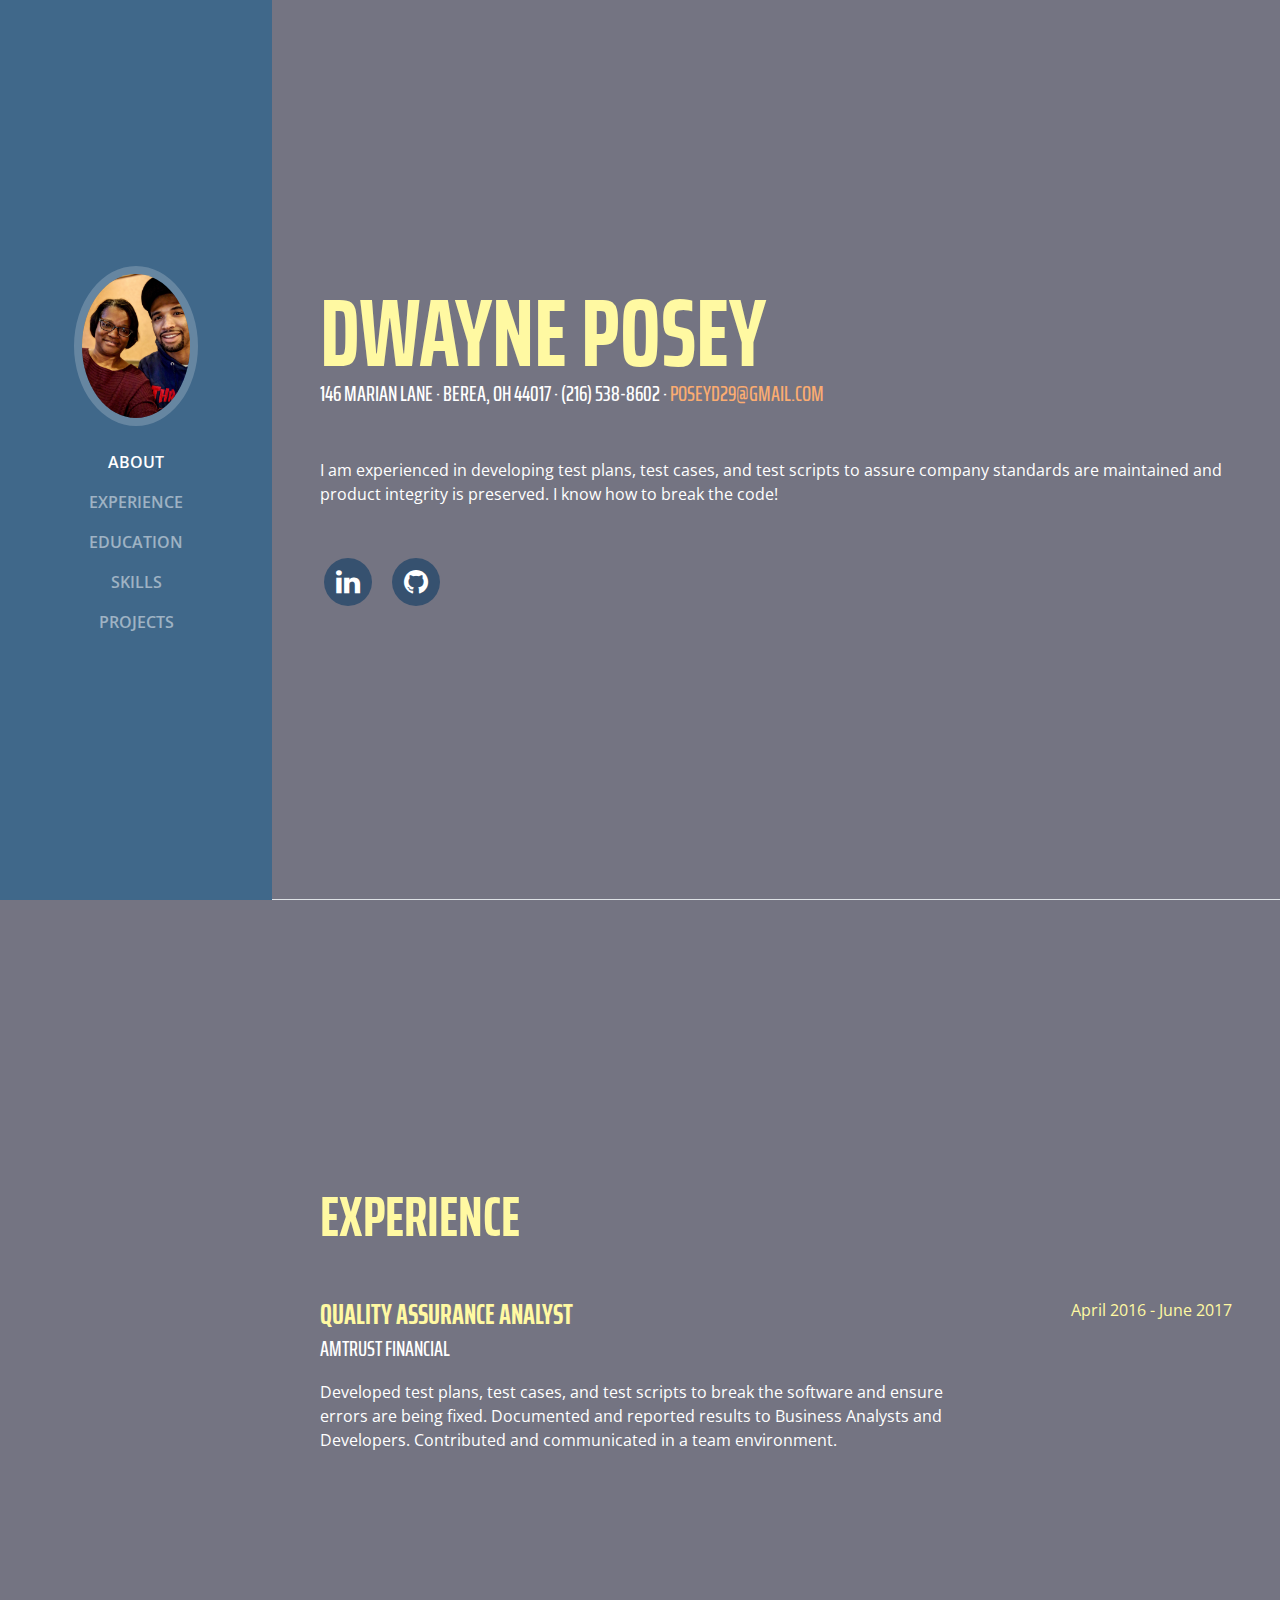
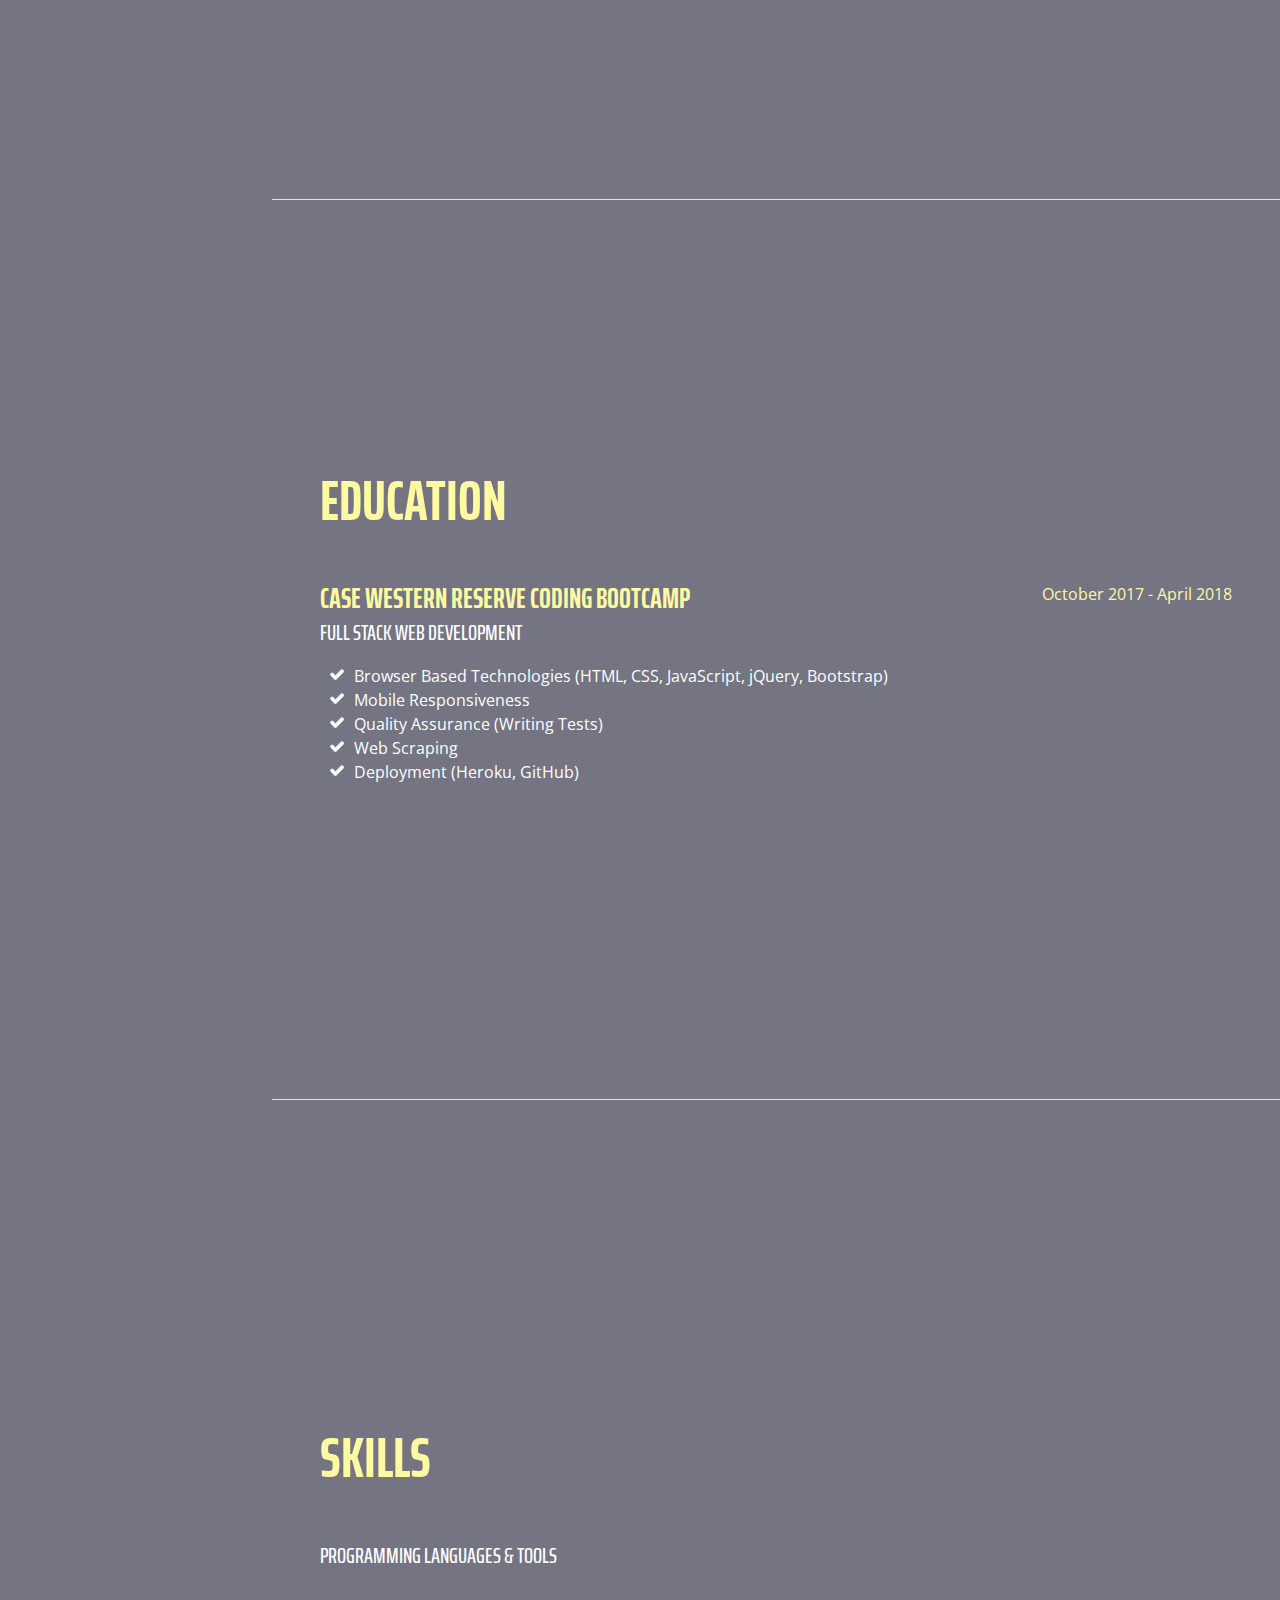
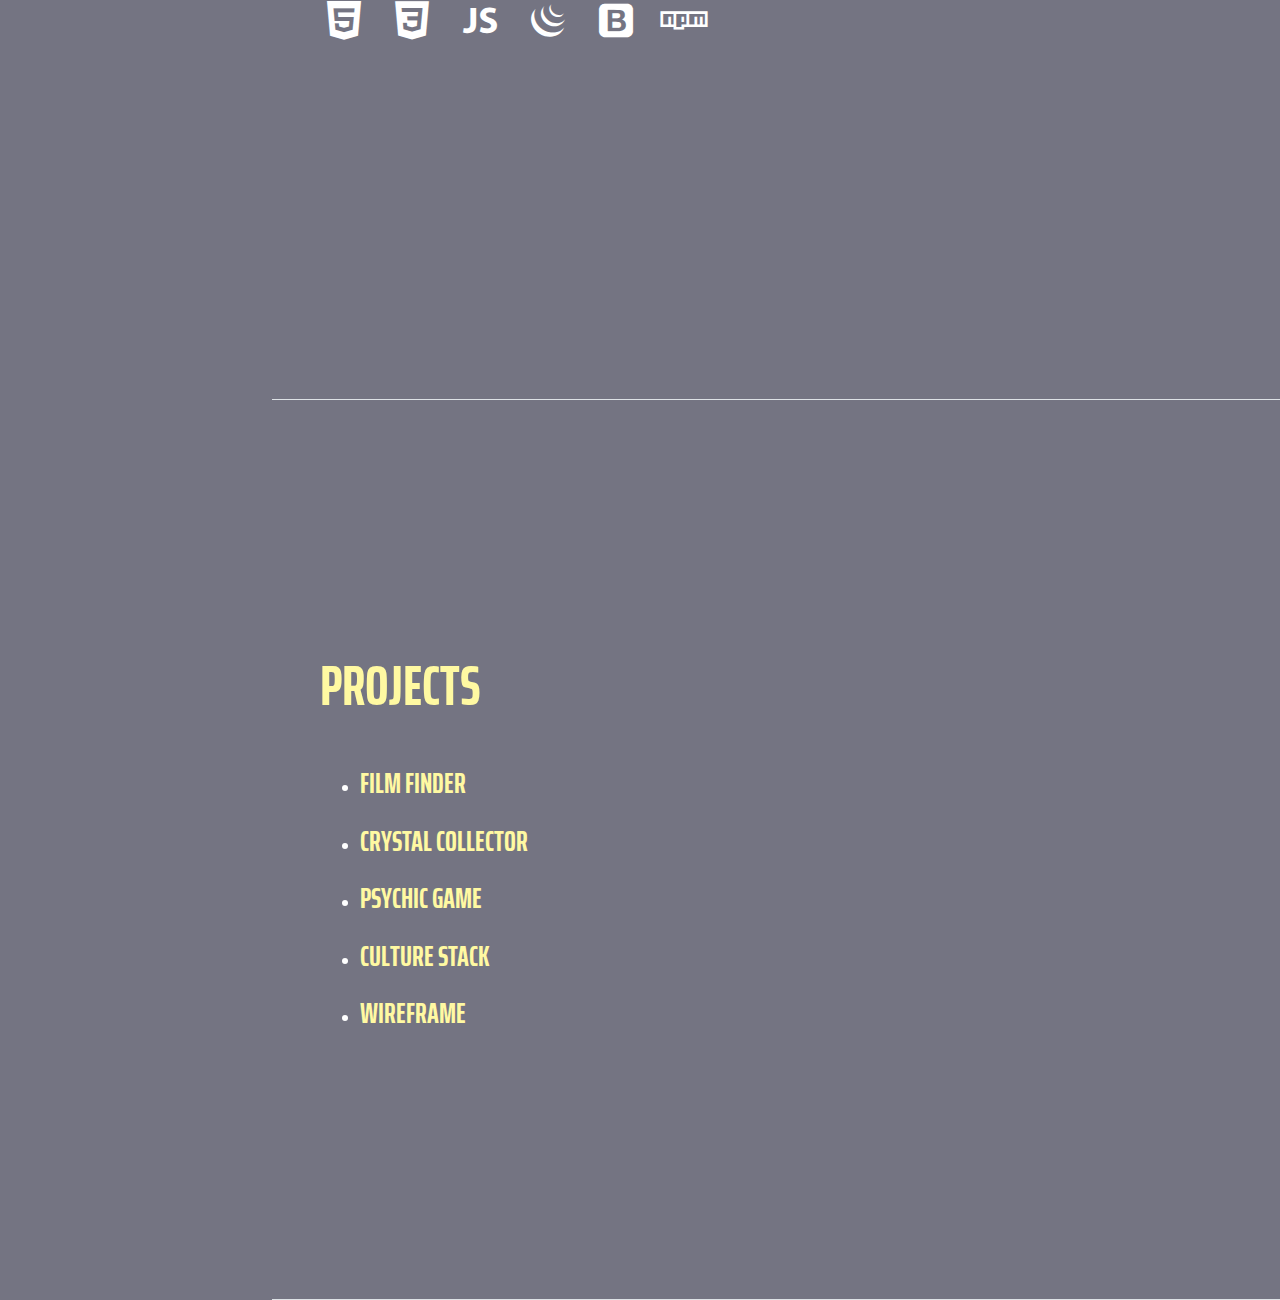
==== commit 3063e3cb: "portfolio updated" ====
--- a/index.html
+++ b/index.html
@@ -1,4 +1,5 @@
 <!DOCTYPE html>
+
 <html lang="en">
 
   <head>
@@ -31,7 +32,7 @@
       <a class="navbar-brand js-scroll-trigger" href="#page-top">
         <span class="d-block d-lg-none">Start Bootstrap</span>
         <span class="d-none d-lg-block">
-          <img class="img-fluid img-profile rounded-circle mx-auto mb-2" src="img/profile.jpg" alt="">
+          <img class="img-fluid img-profile rounded-circle mx-auto mb-2" src="img/us.png" alt="">
         </span>
       </a>
       <button class="navbar-toggler" type="button" data-toggle="collapse" data-target="#navbarSupportedContent" aria-controls="navbarSupportedContent" aria-expanded="false" aria-label="Toggle navigation">
@@ -51,11 +52,11 @@
           <li class="nav-item">
             <a class="nav-link js-scroll-trigger" href="#skills">Skills</a>
           </li>
-          <li class="nav-item">
+          <!-- <li class="nav-item">
             <a class="nav-link js-scroll-trigger" href="#interests">Interests</a>
-          </li>
-          <li class="nav-item">
-            <a class="nav-link js-scroll-trigger" href="#awards">Awards</a>
+          </li> -->
+          <li class="nav-item">
+            <a class="nav-link js-scroll-trigger" href="#projects">Projects</a>
           </li>
         </ul>
       </div>
@@ -65,32 +66,16 @@
 
       <section class="resume-section p-3 p-lg-5 d-flex d-column" id="about">
         <div class="my-auto">
-          <h1 class="mb-0">Clarence
-            <span class="text-primary">Taylor</span>
+          <h1 class="mb-0">Dwayne
+            <span class="text-primary">Posey</span>
           </h1>
-          <div class="subheading mb-5">3542 Berry Street · Cheyenne Wells, CO 80810 · (317) 585-8468 ·
-            <a href="mailto:name@email.com">name@email.com</a>
-          </div>
-          <p class="mb-5">I am experienced in leveraging agile frameworks to provide a robust synopsis for high level overviews. Iterative approaches to corporate strategy foster collaborative thinking to further the overall value proposition.</p>
+          <div class="subheading mb-5">146 Marian Lane · Berea, OH 44017 · (216) 538-8602 ·
+            <a href="mailto:name@email.com">poseyd29@gmail.com</a>
+          </div>
+          <p class="mb-5">I am experienced in developing test plans, test cases, and test scripts to assure company standards are maintained and product integrity is preserved. I know how to break the code!</p>
           <ul class="list-inline list-social-icons mb-0">
             <li class="list-inline-item">
-              <a href="#">
-                <span class="fa-stack fa-lg">
-                  <i class="fa fa-circle fa-stack-2x"></i>
-                  <i class="fa fa-facebook fa-stack-1x fa-inverse"></i>
-                </span>
-              </a>
-            </li>
-            <li class="list-inline-item">
-              <a href="#">
-                <span class="fa-stack fa-lg">
-                  <i class="fa fa-circle fa-stack-2x"></i>
-                  <i class="fa fa-twitter fa-stack-1x fa-inverse"></i>
-                </span>
-              </a>
-            </li>
-            <li class="list-inline-item">
-              <a href="#">
+              <a href="https://www.linkedin.com/in/dwayne-posey/">
                 <span class="fa-stack fa-lg">
                   <i class="fa fa-circle fa-stack-2x"></i>
                   <i class="fa fa-linkedin fa-stack-1x fa-inverse"></i>
@@ -98,7 +83,7 @@
               </a>
             </li>
             <li class="list-inline-item">
-              <a href="#">
+              <a href="https://github.com/Poseyd29">
                 <span class="fa-stack fa-lg">
                   <i class="fa fa-circle fa-stack-2x"></i>
                   <i class="fa fa-github fa-stack-1x fa-inverse"></i>
@@ -115,76 +100,46 @@
 
           <div class="resume-item d-flex flex-column flex-md-row mb-5">
             <div class="resume-content mr-auto">
-              <h3 class="mb-0">Senior Web Developer</h3>
-              <div class="subheading mb-3">Intelitec Solutions</div>
-              <p>Bring to the table win-win survival strategies to ensure proactive domination. At the end of the day, going forward, a new normal that has evolved from generation X is on the runway heading towards a streamlined cloud solution. User generated content in real-time will have multiple touchpoints for offshoring.</p>
+              <h3 class="mb-0">Quality Assurance Analyst</h3>
+              <div class="subheading mb-3">Amtrust Financial</div>
+              <p>Developed test plans, test cases, and test scripts to break the software and ensure errors are being fixed. Documented and reported results to Business Analysts and Developers. Contributed and communicated in a team environment.</p>
             </div>
             <div class="resume-date text-md-right">
-              <span class="text-primary">March 2013 - Present</span>
-            </div>
-          </div>
+              <span class="text-primary">April 2016 - June 2017</span>
+            </div>
+          </div>
+        </div>
+
+      </section>
+
+      <section class="resume-section p-3 p-lg-5 d-flex flex-column" id="education">
+        <div class="my-auto">
+          <h2 class="mb-5">Education</h2>
 
           <div class="resume-item d-flex flex-column flex-md-row mb-5">
             <div class="resume-content mr-auto">
-              <h3 class="mb-0">Web Developer</h3>
-              <div class="subheading mb-3">Intelitec Solutions</div>
-              <p>Capitalize on low hanging fruit to identify a ballpark value added activity to beta test. Override the digital divide with additional clickthroughs from DevOps. Nanotechnology immersion along the information highway will close the loop on focusing solely on the bottom line.</p>
+              <h3 class="mb-0">Case Western Reserve Coding Bootcamp</h3>
+              <div class="subheading mb-3">Full Stack Web Development</div>
+                <ul class="fa-ul mb-0">
+                  <li>
+                    <i class="fa-li fa fa-check"></i>
+                    Browser Based Technologies (HTML, CSS, JavaScript, jQuery, Bootstrap)</li>
+                  <li>
+                    <i class="fa-li fa fa-check"></i>
+                    Mobile Responsiveness</li>
+                  <li>
+                    <i class="fa-li fa fa-check"></i>
+                    Quality Assurance (Writing Tests)</li>
+                  <li>
+                    <i class="fa-li fa fa-check"></i>
+                    Web Scraping</li>
+                  <li>
+                    <i class="fa-li fa fa-check"></i>
+                    Deployment (Heroku, GitHub)</li>
+                </ul>
             </div>
             <div class="resume-date text-md-right">
-              <span class="text-primary">December 2011 - March 2013</span>
-            </div>
-          </div>
-
-          <div class="resume-item d-flex flex-column flex-md-row mb-5">
-            <div class="resume-content mr-auto">
-              <h3 class="mb-0">Junior Web Designer</h3>
-              <div class="subheading mb-3">Shout! Media Productions</div>
-              <p>Podcasting operational change management inside of workflows to establish a framework. Taking seamless key performance indicators offline to maximise the long tail. Keeping your eye on the ball while performing a deep dive on the start-up mentality to derive convergence on cross-platform integration.</p>
-            </div>
-            <div class="resume-date text-md-right">
-              <span class="text-primary">July 2010 - December 2011</span>
-            </div>
-          </div>
-
-          <div class="resume-item d-flex flex-column flex-md-row">
-            <div class="resume-content mr-auto">
-              <h3 class="mb-0">Web Design Intern</h3>
-              <div class="subheading mb-3">Shout! Media Productions</div>
-              <p>Collaboratively administrate empowered markets via plug-and-play networks. Dynamically procrastinate B2C users after installed base benefits. Dramatically visualize customer directed convergence without revolutionary ROI.</p>
-            </div>
-            <div class="resume-date text-md-right">
-              <span class="text-primary">September 2008 - June 2010</span>
-            </div>
-          </div>
-
-        </div>
-
-      </section>
-
-      <section class="resume-section p-3 p-lg-5 d-flex flex-column" id="education">
-        <div class="my-auto">
-          <h2 class="mb-5">Education</h2>
-
-          <div class="resume-item d-flex flex-column flex-md-row mb-5">
-            <div class="resume-content mr-auto">
-              <h3 class="mb-0">University of Colorado Boulder</h3>
-              <div class="subheading mb-3">Bachelor of Science</div>
-              <div>Computer Science - Web Development Track</div>
-              <p>GPA: 3.23</p>
-            </div>
-            <div class="resume-date text-md-right">
-              <span class="text-primary">August 2006 - May 2010</span>
-            </div>
-          </div>
-
-          <div class="resume-item d-flex flex-column flex-md-row">
-            <div class="resume-content mr-auto">
-              <h3 class="mb-0">James Buchanan High School</h3>
-              <div class="subheading mb-3">Technology Magnet Program</div>
-              <p>GPA: 3.56</p>
-            </div>
-            <div class="resume-date text-md-right">
-              <span class="text-primary">August 2002 - May 2006</span>
+              <span class="text-primary">October 2017 - April 2018</span>
             </div>
           </div>
 
@@ -209,90 +164,58 @@
             <li class="list-inline-item">
               <i class="devicons devicons-jquery"></i>
             </li>
-            <li class="list-inline-item">
-              <i class="devicons devicons-sass"></i>
-            </li>
-            <li class="list-inline-item">
-              <i class="devicons devicons-less"></i>
-            </li>
+
             <li class="list-inline-item">
               <i class="devicons devicons-bootstrap"></i>
             </li>
             <li class="list-inline-item">
-              <i class="devicons devicons-wordpress"></i>
-            </li>
-            <li class="list-inline-item">
-              <i class="devicons devicons-grunt"></i>
-            </li>
-            <li class="list-inline-item">
-              <i class="devicons devicons-gulp"></i>
-            </li>
-            <li class="list-inline-item">
               <i class="devicons devicons-npm"></i>
             </li>
           </ul>
-
-          <div class="subheading mb-3">Workflow</div>
-          <ul class="fa-ul mb-0">
-            <li>
-              <i class="fa-li fa fa-check"></i>
-              Mobile-First, Responsive Design</li>
-            <li>
-              <i class="fa-li fa fa-check"></i>
-              Cross Browser Testing &amp; Debugging</li>
-            <li>
-              <i class="fa-li fa fa-check"></i>
-              Cross Functional Teams</li>
-            <li>
-              <i class="fa-li fa fa-check"></i>
-              Agile Development &amp; Scrum</li>
-          </ul>
-        </div>
-      </section>
-
-      <section class="resume-section p-3 p-lg-5 d-flex flex-column" id="interests">
-        <div class="my-auto">
-          <h2 class="mb-5">Interests</h2>
-          <p>Apart from being a web developer, I enjoy most of my time being outdoors. In the winter, I am an avid skiier and novice ice climber. During the warmer months here in Colorado, I enjoy mountain biking, free climbing, and kayaking.</p>
-          <p class="mb-0">When forced indoors, I follow a number of sci-fi and fantasy genre movies and television shows, I am an aspiring chef, and I spend a large amount of my free time exploring the latest technolgy advancements in the front-end web development world.</p>
-        </div>
-      </section>
-
-      <section class="resume-section p-3 p-lg-5 d-flex flex-column" id="awards">
-        <div class="my-auto">
-          <h2 class="mb-5">Awards &amp; Certifications</h2>
-          <ul class="fa-ul mb-0">
-            <li>
-              <i class="fa-li fa fa-trophy text-warning"></i>
-              Google Analytics Certified Developer</li>
-            <li>
-              <i class="fa-li fa fa-trophy text-warning"></i>
-              Mobile Web Specialist - Google Certification</li>
-            <li>
-              <i class="fa-li fa fa-trophy text-warning"></i>
-              1<sup>st</sup>
-              Place - University of Colorado Boulder - Emerging Tech Competition 2009</li>
-            <li>
-              <i class="fa-li fa fa-trophy text-warning"></i>
-              1<sup>st</sup>
-              Place - University of Colorado Boulder - Adobe Creative Jam 2008 (UI Design Category)</li>
-            <li>
-              <i class="fa-li fa fa-trophy text-warning"></i>
-              2<sup>nd</sup>
-              Place - University of Colorado Boulder - Emerging Tech Competition 2008</li>
-            <li>
-            <li>
-              <i class="fa-li fa fa-trophy text-warning"></i>
-              1<sup>st</sup>
-              Place - James Buchanan High School - Hackathon 2006</li>
-            <li>
-              <i class="fa-li fa fa-trophy text-warning"></i>
-              3<sup>rd</sup>
-              Place - James Buchanan High School - Hackathon 2005</li>
-          </ul>
-        </div>
-      </section>
-
+      </section>
+
+      <section class="resume-section p-3 p-lg-5 d-flex flex-column" id="projects">
+        <div class="my-auto">
+          <h2 class="mb-5">Projects</h2>
+            <div class="resume-content mr-auto">
+              <ul>
+                <li>
+                  <a href="https://github.com/kjmbaldwin/Film-Finder"><h3 class="mb-0">Film Finder</h3></a>
+                </li><br>
+
+                <li>
+                  <a href="https://github.com/Poseyd29/Crystal-Collector"><h3 class="mb-0">Crystal Collector</h3></a>
+                </li><br>
+
+                <li>
+                  <a href="https://github.com/Poseyd29/Psychic-Game"><h3 class="mb-0">Psychic Game</h3></a>
+                </li><br>
+
+                <li>
+                  <a href="https://github.com/jjdaurora/culture-stack"><h3 class="mb-0">Culture Stack</h3></a>
+                </li><br>
+
+                <li>
+                  <a href="https://github.com/Poseyd29/HW-Wireframe"><h3 class="mb-0">Wireframe</h3></a>
+                </li>
+               </ul> 
+            </div>
+        </div>
+
+      <!-- <section class="resume-section p-3 p-lg-5 d-flex flex-column" id="projects">
+        <div class="my-auto">
+          <h2 class="mb-5">Projects</h2>
+
+          <div class="resume-item d-flex flex-column flex-md-row mb-5">
+            
+            <div class="resume-date text-md-right">
+              <span class="text-primary">April 2016 - June 2017</span>
+            </div>
+          </div>
+        </div>
+
+      </section>   -->
+      </section>
     </div>
 
     <!-- Bootstrap core JavaScript -->
@@ -305,6 +228,4 @@
     <!-- Custom scripts for this template -->
     <script src="js/resume.min.js"></script>
 
-  </body>
-
-</html>
+  </body>--- a/css/resume.min.css
+++ b/css/resume.min.css
@@ -1 +1 @@
-body{font-family:'Open Sans',serif;padding-top:54px;color:#868e96}@media (min-width:992px){body{padding-top:0;padding-left:17rem}}h1,h2,h3,h4,h5,h6{font-family:'Saira Extra Condensed',serif;font-weight:700;text-transform:uppercase;color:#343a40}h1{font-size:6rem;line-height:5.5rem}h2{font-size:3.5rem}.subheading{text-transform:uppercase;font-weight:500;font-family:'Saira Extra Condensed',serif;font-size:1.35rem}.list-social-icons a{color:#495057}.list-social-icons a:hover{color:#bd5d38}.list-social-icons a .fa-lg{font-size:1.75rem}.list-icons{font-size:3rem}.list-icons .list-inline-item i:hover{color:#bd5d38}#sideNav .navbar-nav .nav-item .nav-link{font-weight:600;text-transform:uppercase}@media (min-width:992px){#sideNav{text-align:center;position:fixed;top:0;left:0;display:flex;flex-direction:column;width:17rem;height:100vh}#sideNav .navbar-brand{display:flex;margin:auto auto 0;padding:.5rem}#sideNav .navbar-brand .img-profile{max-width:10rem;max-height:10rem;border:.5rem solid rgba(255,255,255,.2)}#sideNav .navbar-collapse{display:flex;align-items:flex-start;flex-grow:0;width:100%;margin-bottom:auto}#sideNav .navbar-collapse .navbar-nav{flex-direction:column;width:100%}#sideNav .navbar-collapse .navbar-nav .nav-item{display:block}#sideNav .navbar-collapse .navbar-nav .nav-item .nav-link{display:block}}section.resume-section{border-bottom:1px solid #dee2e6;padding-top:5rem!important;padding-bottom:5rem!important}section.resume-section .resume-item .resume-date{min-width:none}@media (min-width:768px){section.resume-section{min-height:100vh}section.resume-section .resume-item .resume-date{min-width:18rem}}@media (min-width:992px){section.resume-section{padding-top:3rem!important;padding-bottom:3rem!important}}.bg-primary{background-color:#bd5d38!important}.text-primary{color:#bd5d38!important}a{color:#bd5d38}a:active,a:focus,a:hover{color:#824027}+body{font-family:'Open Sans',serif;padding-top:54px;color:white;background-color:#747482}@media (min-width:992px){body{padding-top:0;padding-left:17rem}}h1,h2,h3,h4,h5,h6{font-family:'Saira Extra Condensed',serif;font-weight:700;text-transform:uppercase;color:#fff9a2}h1{font-size:6rem;line-height:5.5rem}h2{font-size:3.5rem}.subheading{text-transform:uppercase;font-weight:500;font-family:'Saira Extra Condensed',serif;font-size:1.35rem}.list-social-icons a{color:#36516f}.list-social-icons a:hover{color:#fd7e14}.list-social-icons a .fa-lg{font-size:1.75rem}.list-icons{font-size:3rem}.list-icons .list-inline-item i:hover{color:#59B1F9}#sideNav .navbar-nav .nav-item .nav-link{font-weight:600;text-transform:uppercase}@media (min-width:992px){#sideNav{text-align:center;position:fixed;top:0;left:0;display:flex;flex-direction:column;width:17rem;height:100vh}#sideNav .navbar-brand{display:flex;margin:auto auto 0;padding:.5rem}#sideNav .navbar-brand .img-profile{max-width:10rem;max-height:10rem;border:.5rem solid rgba(255,255,255,.2)}#sideNav .navbar-collapse{display:flex;align-items:flex-start;flex-grow:0;width:100%;margin-bottom:auto}#sideNav .navbar-collapse .navbar-nav{flex-direction:column;width:100%}#sideNav .navbar-collapse .navbar-nav .nav-item{display:block}#sideNav .navbar-collapse .navbar-nav .nav-item .nav-link{display:block}}section.resume-section{border-bottom:1px solid #dee2e6;padding-top:5rem!important;padding-bottom:5rem!important}section.resume-section .resume-item .resume-date{min-width:none}@media (min-width:768px){section.resume-section{min-height:100vh}section.resume-section .resume-item .resume-date{min-width:18rem}}@media (min-width:992px){section.resume-section{padding-top:3rem!important;padding-bottom:3rem!important}}.bg-primary{background-color:#40688a!important}.text-primary{color:#fff9a2!important}a{color:#fbac71}a:active,a:focus,a:hover{color:#60beef}